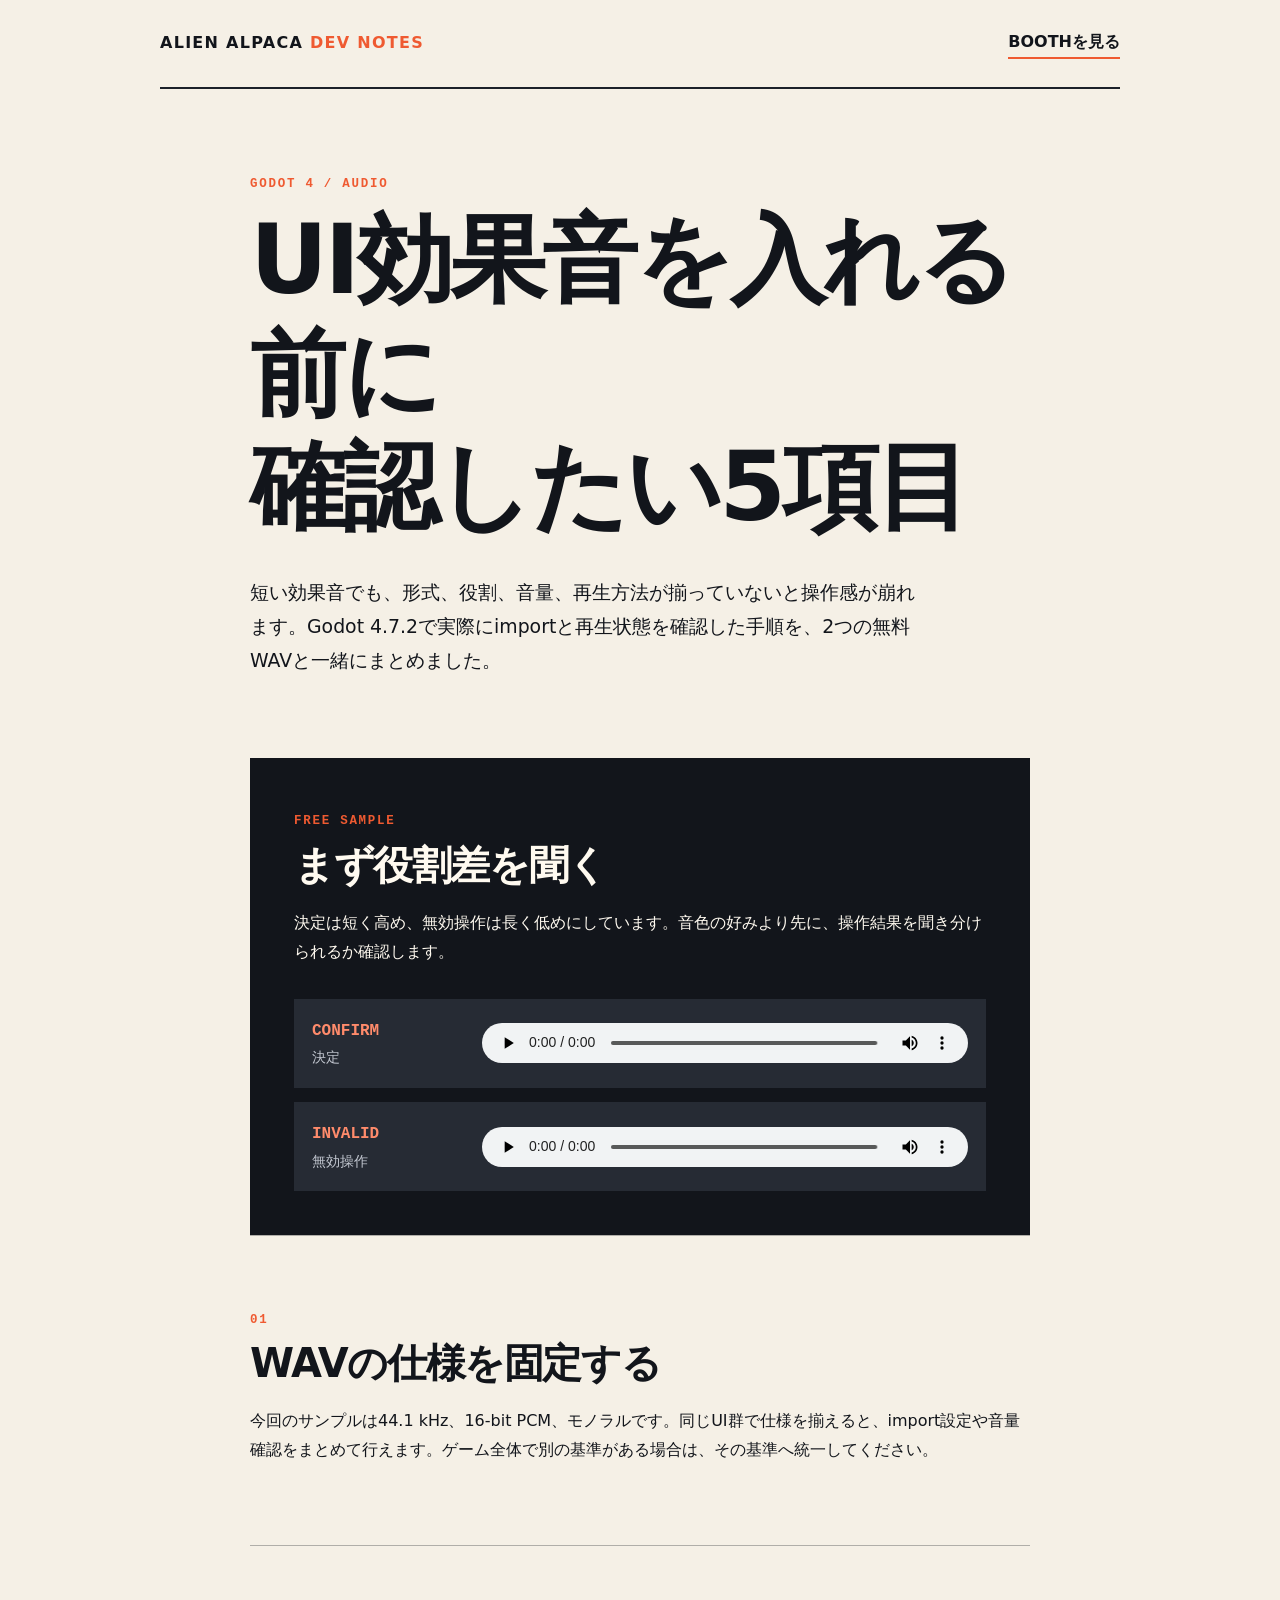
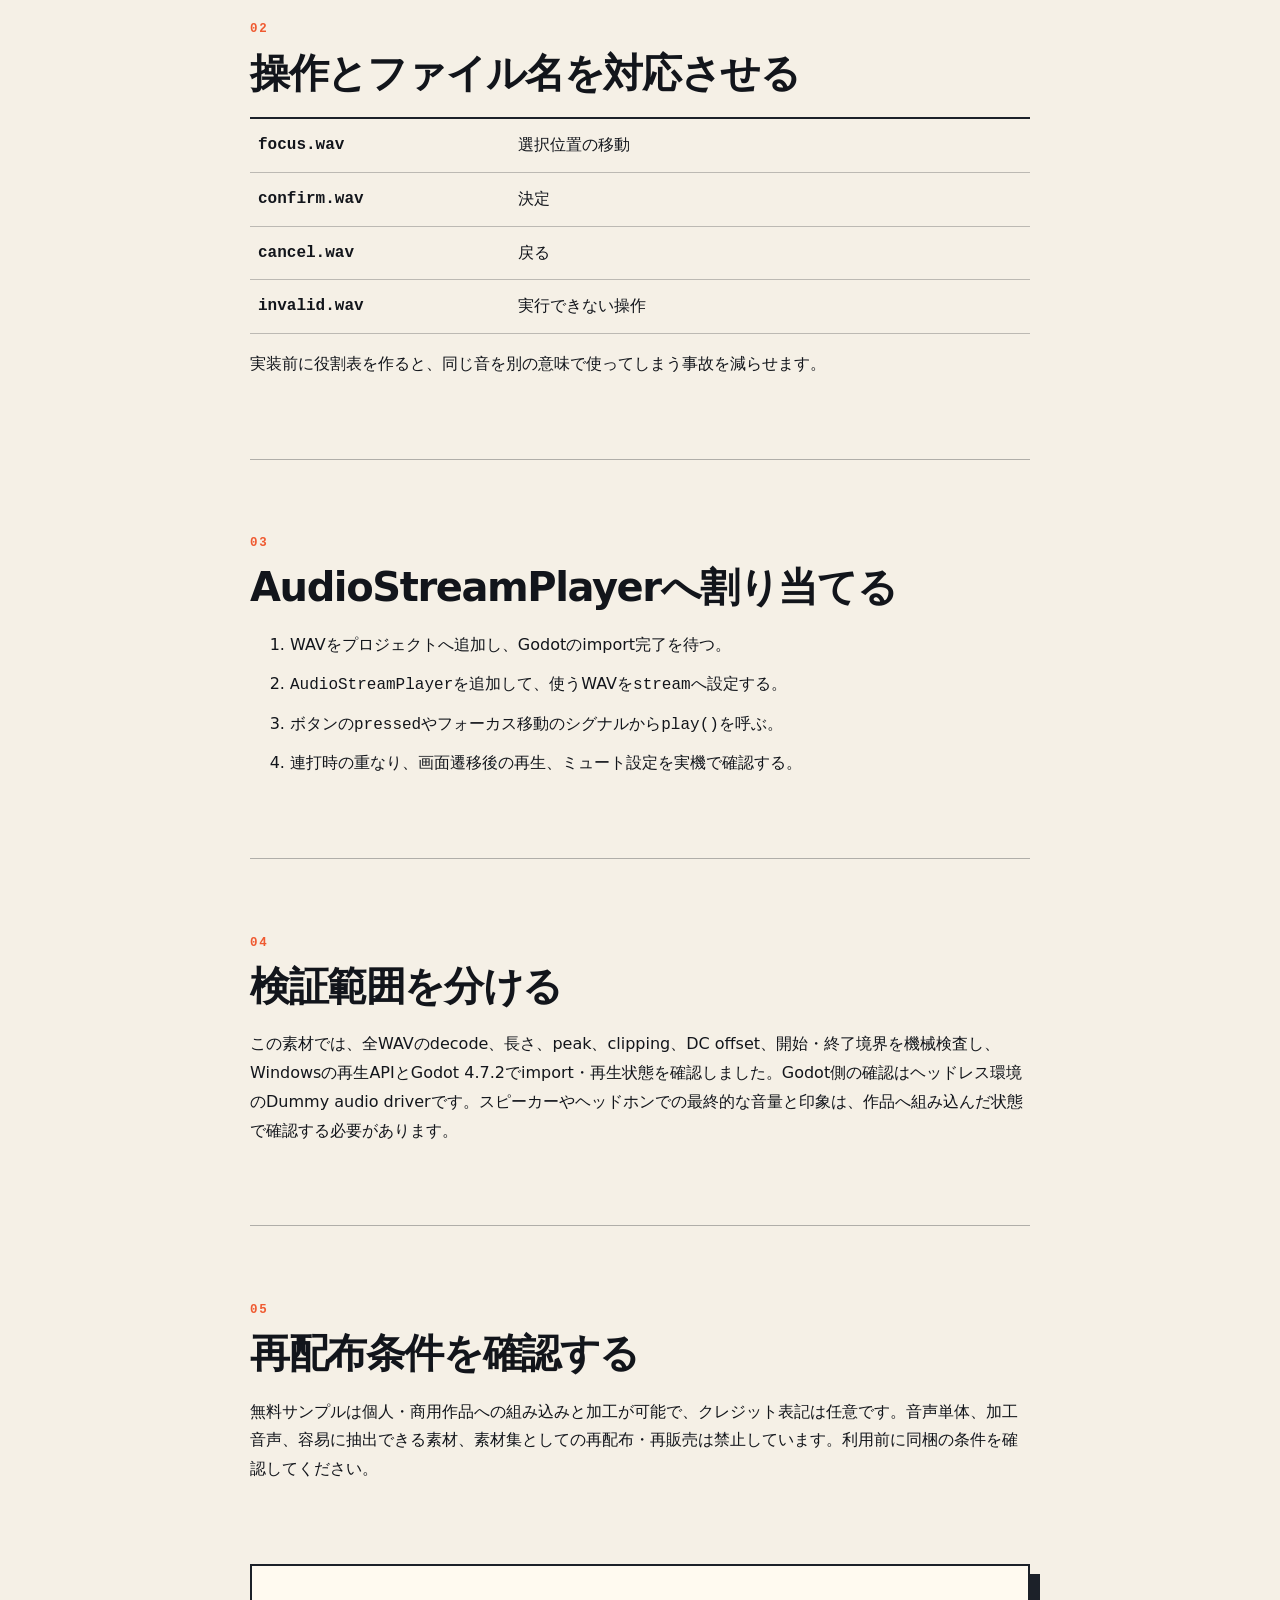
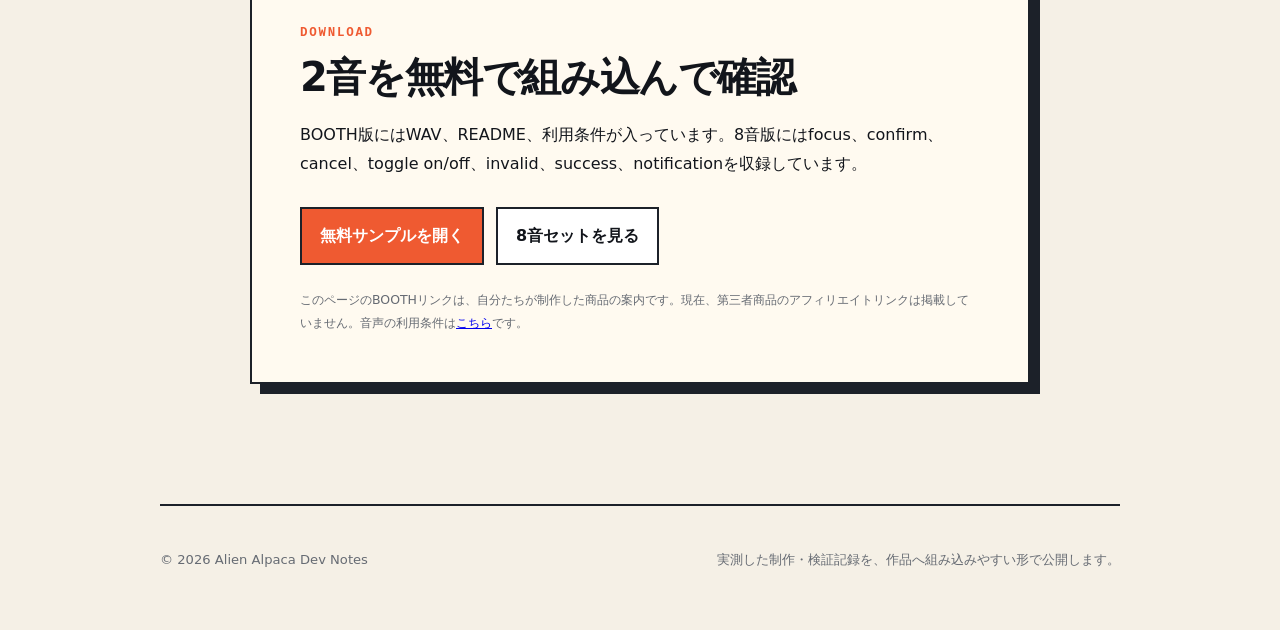
==== index.html @ 271cba54 "Publish Godot UI audio guide" ====
<!doctype html>
<html lang="ja">
<head>
  <meta charset="utf-8">
  <meta name="viewport" content="width=device-width,initial-scale=1">
  <title>Godot 4でUI効果音を組み込むチェックリスト | Alien Alpaca Dev Notes</title>
  <meta name="description" content="Godot 4へ短いUI効果音を入れるときのファイル仕様、役割分け、import・再生確認を、実際の無料WAVサンプル付きで整理します。">
  <link rel="icon" href="favicon.svg" type="image/svg+xml">
  <link rel="stylesheet" href="styles.css">
</head>
<body>
  <header class="site-header">
    <a class="brand" href="./">ALIEN ALPACA <span>DEV NOTES</span></a>
    <a class="shop-link" href="https://alienalpaca.booth.pm/" rel="external">BOOTHを見る</a>
  </header>

  <main>
    <article>
      <p class="eyebrow">GODOT 4 / AUDIO</p>
      <h1>UI効果音を入れる前に<br>確認したい5項目</h1>
      <p class="lead">短い効果音でも、形式、役割、音量、再生方法が揃っていないと操作感が崩れます。Godot 4.7.2で実際にimportと再生状態を確認した手順を、2つの無料WAVと一緒にまとめました。</p>

      <section class="sample-panel" aria-labelledby="sample-title">
        <div>
          <p class="section-number">FREE SAMPLE</p>
          <h2 id="sample-title">まず役割差を聞く</h2>
          <p>決定は短く高め、無効操作は長く低めにしています。音色の好みより先に、操作結果を聞き分けられるか確認します。</p>
        </div>
        <div class="sounds">
          <div class="sound">
            <div><strong>CONFIRM</strong><span>決定</span></div>
            <audio controls preload="metadata" src="assets/confirm.wav">音声を再生できません。</audio>
          </div>
          <div class="sound">
            <div><strong>INVALID</strong><span>無効操作</span></div>
            <audio controls preload="metadata" src="assets/invalid.wav">音声を再生できません。</audio>
          </div>
        </div>
      </section>

      <section>
        <p class="section-number">01</p>
        <h2>WAVの仕様を固定する</h2>
        <p>今回のサンプルは44.1 kHz、16-bit PCM、モノラルです。同じUI群で仕様を揃えると、import設定や音量確認をまとめて行えます。ゲーム全体で別の基準がある場合は、その基準へ統一してください。</p>
      </section>

      <section>
        <p class="section-number">02</p>
        <h2>操作とファイル名を対応させる</h2>
        <div class="mapping">
          <code>focus.wav</code><span>選択位置の移動</span>
          <code>confirm.wav</code><span>決定</span>
          <code>cancel.wav</code><span>戻る</span>
          <code>invalid.wav</code><span>実行できない操作</span>
        </div>
        <p>実装前に役割表を作ると、同じ音を別の意味で使ってしまう事故を減らせます。</p>
      </section>

      <section>
        <p class="section-number">03</p>
        <h2>AudioStreamPlayerへ割り当てる</h2>
        <ol>
          <li>WAVをプロジェクトへ追加し、Godotのimport完了を待つ。</li>
          <li><code>AudioStreamPlayer</code>を追加して、使うWAVを<code>stream</code>へ設定する。</li>
          <li>ボタンの<code>pressed</code>やフォーカス移動のシグナルから<code>play()</code>を呼ぶ。</li>
          <li>連打時の重なり、画面遷移後の再生、ミュート設定を実機で確認する。</li>
        </ol>
      </section>

      <section>
        <p class="section-number">04</p>
        <h2>検証範囲を分ける</h2>
        <p>この素材では、全WAVのdecode、長さ、peak、clipping、DC offset、開始・終了境界を機械検査し、Windowsの再生APIとGodot 4.7.2でimport・再生状態を確認しました。Godot側の確認はヘッドレス環境のDummy audio driverです。スピーカーやヘッドホンでの最終的な音量と印象は、作品へ組み込んだ状態で確認する必要があります。</p>
      </section>

      <section>
        <p class="section-number">05</p>
        <h2>再配布条件を確認する</h2>
        <p>無料サンプルは個人・商用作品への組み込みと加工が可能で、クレジット表記は任意です。音声単体、加工音声、容易に抽出できる素材、素材集としての再配布・再販売は禁止しています。利用前に同梱の条件を確認してください。</p>
      </section>

      <section class="cta">
        <p class="section-number">DOWNLOAD</p>
        <h2>2音を無料で組み込んで確認</h2>
        <p>BOOTH版にはWAV、README、利用条件が入っています。8音版にはfocus、confirm、cancel、toggle on/off、invalid、success、notificationを収録しています。</p>
        <div class="actions">
          <a class="button primary" href="https://alienalpaca.booth.pm/items/8832656" rel="external">無料サンプルを開く</a>
          <a class="button secondary" href="https://alienalpaca.booth.pm/items/8832372" rel="external">8音セットを見る</a>
        </div>
        <p class="disclosure">このページのBOOTHリンクは、自分たちが制作した商品の案内です。現在、第三者商品のアフィリエイトリンクは掲載していません。音声の利用条件は<a href="SAMPLE-TERMS.txt">こちら</a>です。</p>
      </section>
    </article>
  </main>

  <footer>
    <p>© 2026 Alien Alpaca Dev Notes</p>
    <p>実測した制作・検証記録を、作品へ組み込みやすい形で公開します。</p>
  </footer>
</body>
</html>
---- styles.css ----
:root {
  --ink: #12151b;
  --paper: #f5f0e6;
  --panel: #fffaf0;
  --signal: #ef5a31;
  --muted: #666b73;
  --line: #1c2129;
}

* { box-sizing: border-box; }

body {
  margin: 0;
  color: var(--ink);
  background: var(--paper);
  font-family: "Yu Gothic", "Hiragino Kaku Gothic ProN", system-ui, sans-serif;
  line-height: 1.8;
}

.site-header,
main,
footer {
  width: min(960px, calc(100% - 40px));
  margin-inline: auto;
}

.site-header {
  display: flex;
  justify-content: space-between;
  align-items: center;
  padding: 28px 0;
  border-bottom: 2px solid var(--line);
}

.brand,
.shop-link { color: inherit; text-decoration: none; font-weight: 800; }
.brand { letter-spacing: .08em; }
.brand span { color: var(--signal); }
.shop-link { border-bottom: 2px solid var(--signal); }

article { max-width: 780px; margin: 88px auto 120px; }

h1,
h2 { margin: 0 0 20px; line-height: 1.18; letter-spacing: -.035em; }
h1 { font-size: clamp(2.8rem, 9vw, 6rem); }
h2 { font-size: clamp(1.7rem, 4vw, 2.5rem); }

.eyebrow,
.section-number {
  color: var(--signal);
  font: 800 .78rem/1.2 ui-monospace, SFMono-Regular, Consolas, monospace;
  letter-spacing: .14em;
}

.lead { max-width: 680px; margin: 32px 0 0; font-size: 1.18rem; }

section { padding: 64px 0; border-top: 1px solid rgba(18, 21, 27, .3); }
.sample-panel { margin-top: 80px; padding: 44px; background: var(--ink); color: var(--panel); border: 0; }
.sounds { display: grid; gap: 14px; margin-top: 32px; }
.sound { display: grid; grid-template-columns: 150px 1fr; gap: 20px; align-items: center; padding: 18px; background: #262b34; }
.sound strong, .sound span { display: block; }
.sound strong { color: #ff8b6b; font-family: ui-monospace, SFMono-Regular, Consolas, monospace; }
.sound span { color: #c3c8d1; font-size: .85rem; }
audio { width: 100%; height: 40px; }

.mapping { display: grid; grid-template-columns: minmax(130px, .5fr) 1fr; border-top: 2px solid var(--line); }
.mapping code, .mapping span { padding: 12px 8px; border-bottom: 1px solid rgba(18, 21, 27, .25); }
.mapping code { font-weight: 700; }

li + li { margin-top: 10px; }
code { font-family: ui-monospace, SFMono-Regular, Consolas, monospace; }

.cta { padding: 48px; background: var(--panel); border: 2px solid var(--line); box-shadow: 10px 10px 0 var(--line); }
.actions { display: flex; flex-wrap: wrap; gap: 12px; margin-top: 28px; }
.button { display: inline-block; padding: 13px 18px; border: 2px solid var(--line); color: var(--ink); text-decoration: none; font-weight: 800; }
.button.primary { background: var(--signal); color: white; }
.button.secondary { background: white; }
.disclosure { margin: 24px 0 0; color: var(--muted); font-size: .78rem; }

footer { display: flex; justify-content: space-between; gap: 24px; padding: 28px 0 48px; border-top: 2px solid var(--line); color: var(--muted); font-size: .82rem; }

@media (max-width: 620px) {
  .site-header { align-items: flex-start; gap: 18px; }
  .brand span { display: block; }
  article { margin-top: 52px; }
  .sample-panel, .cta { padding: 28px 22px; }
  .sound { grid-template-columns: 1fr; }
  footer { display: block; }
}
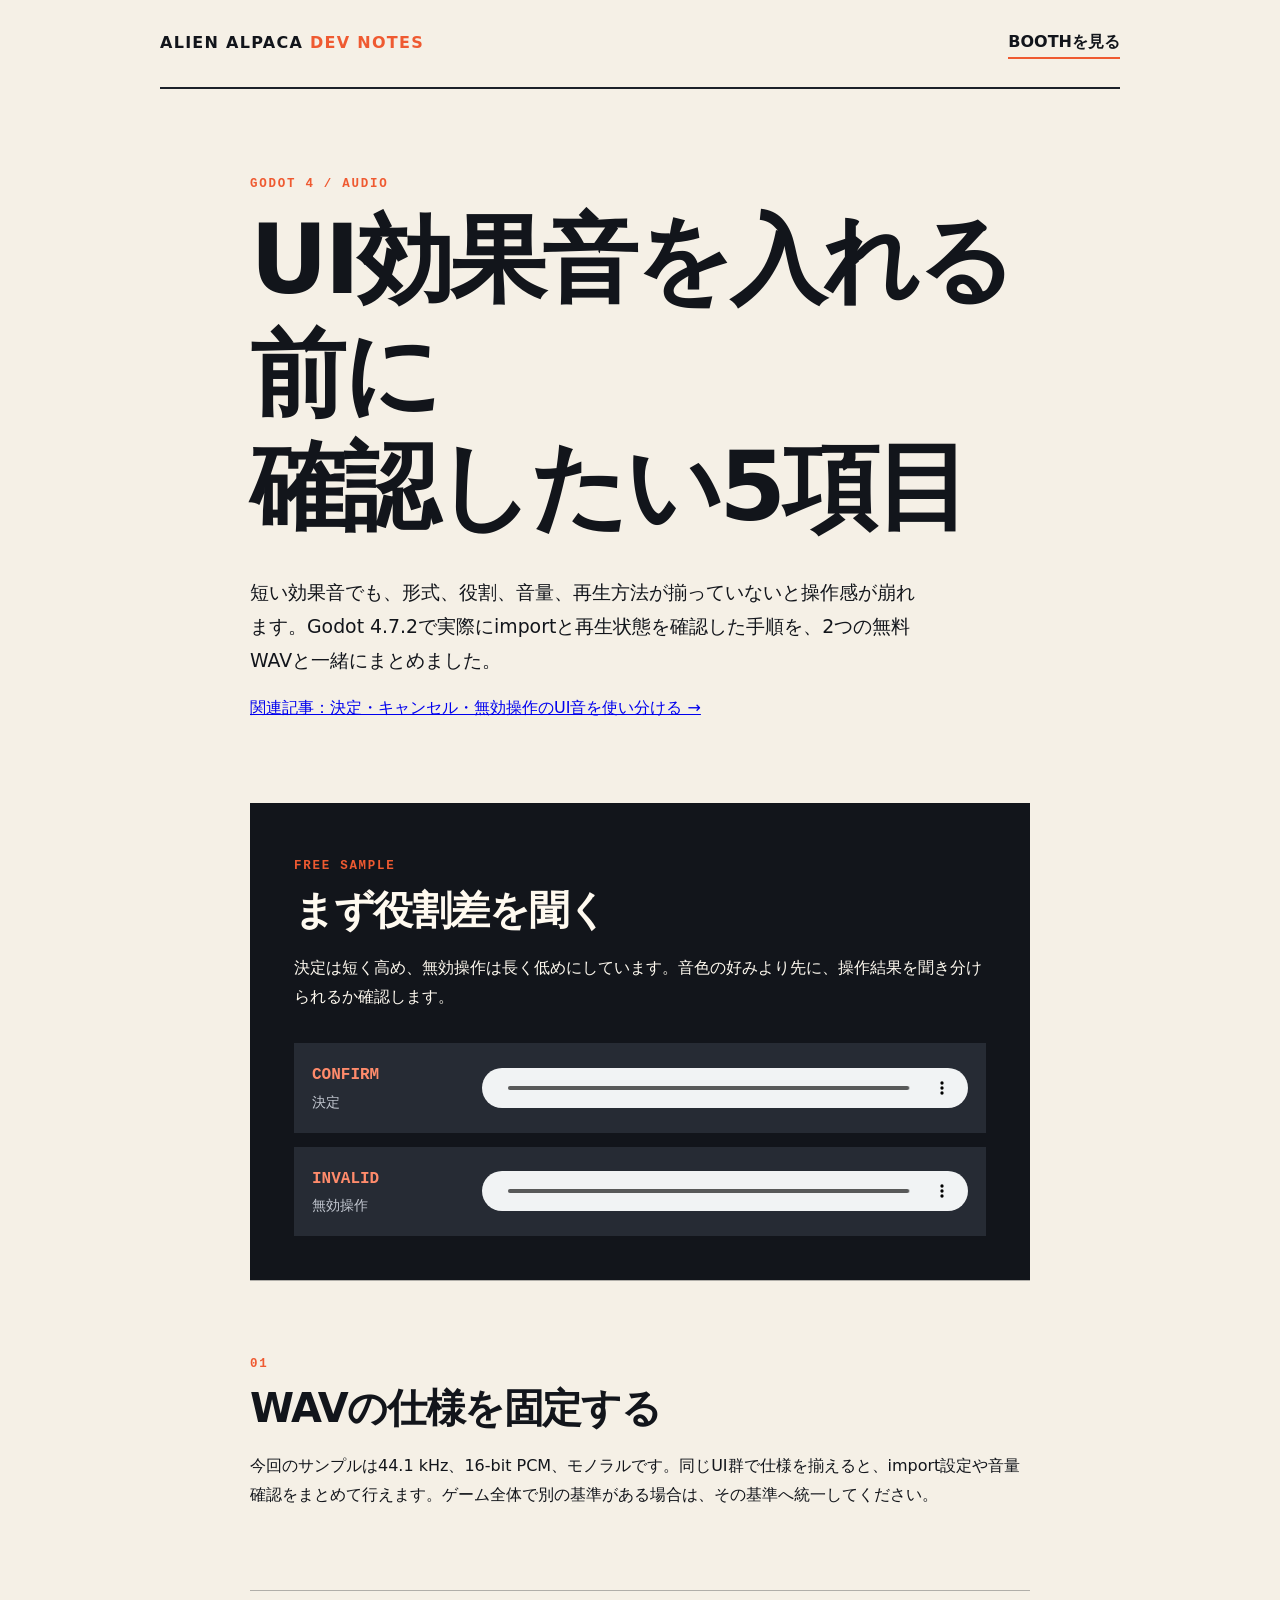
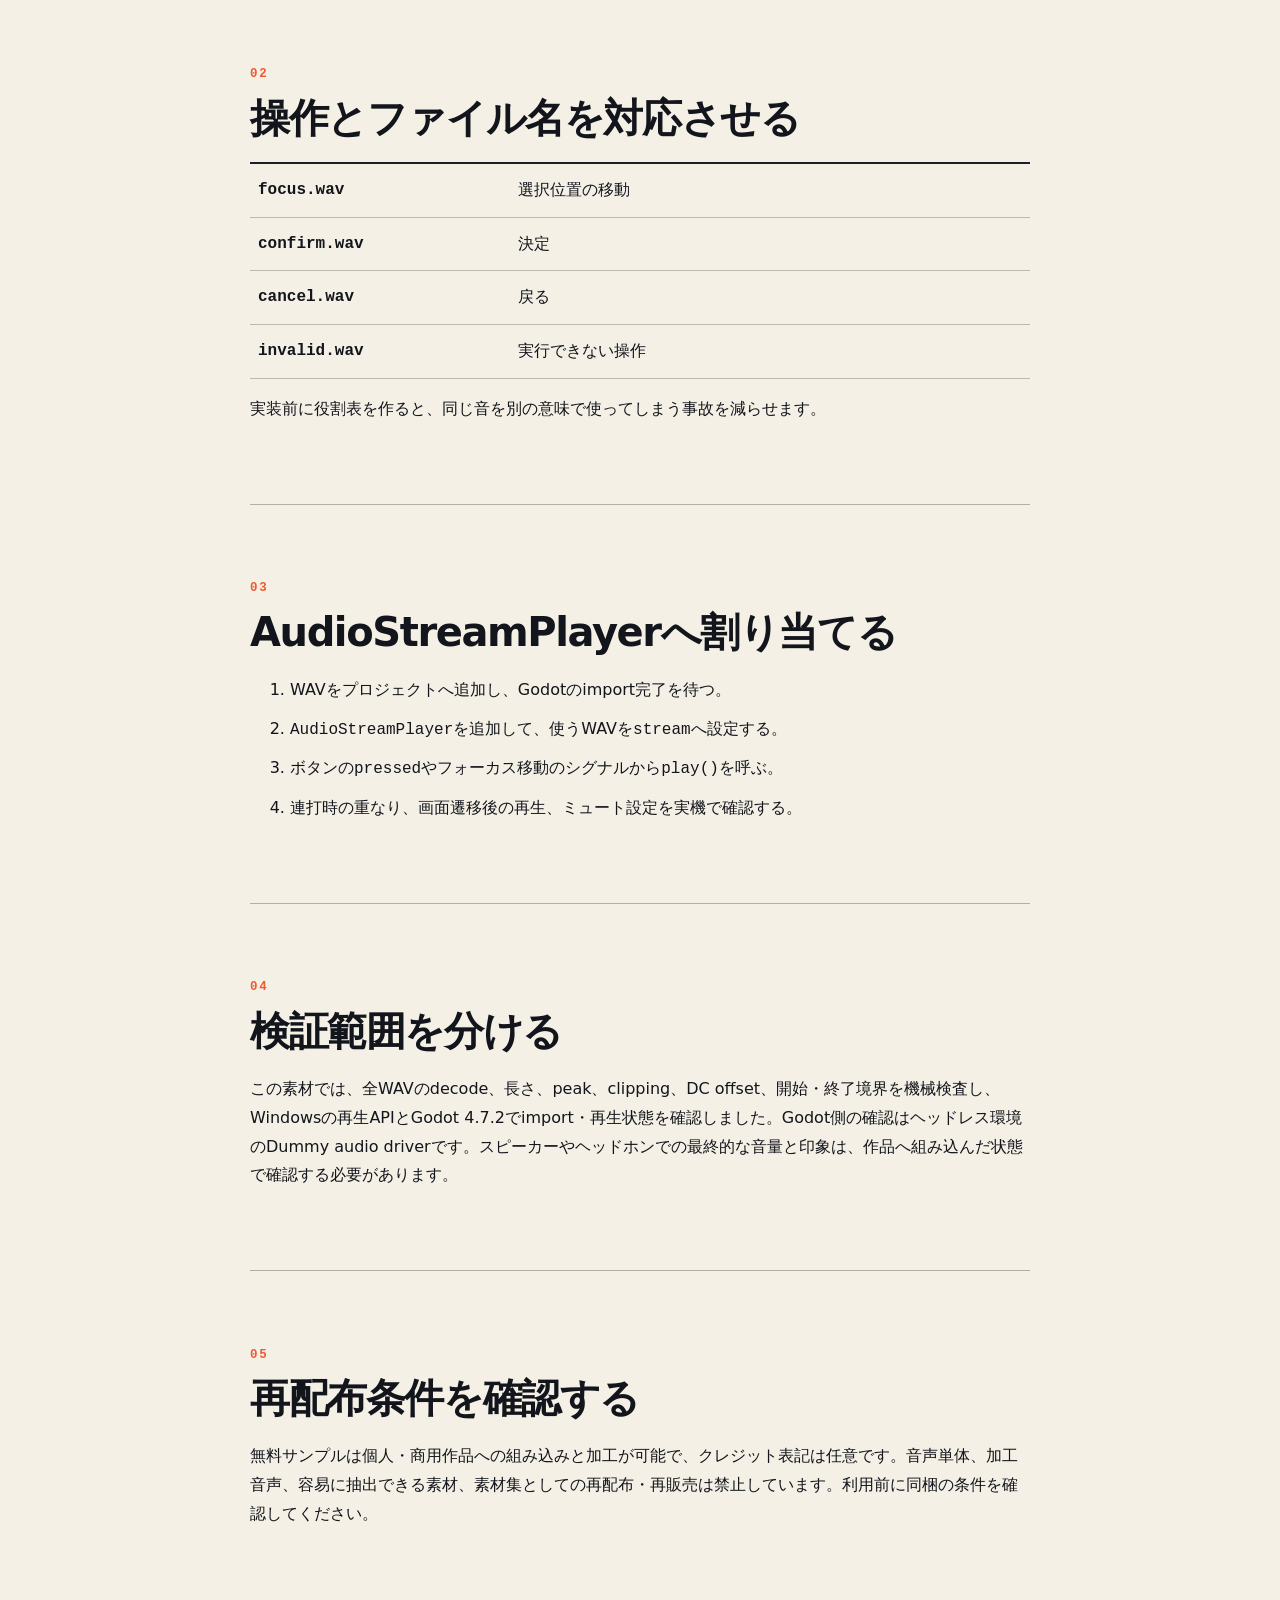
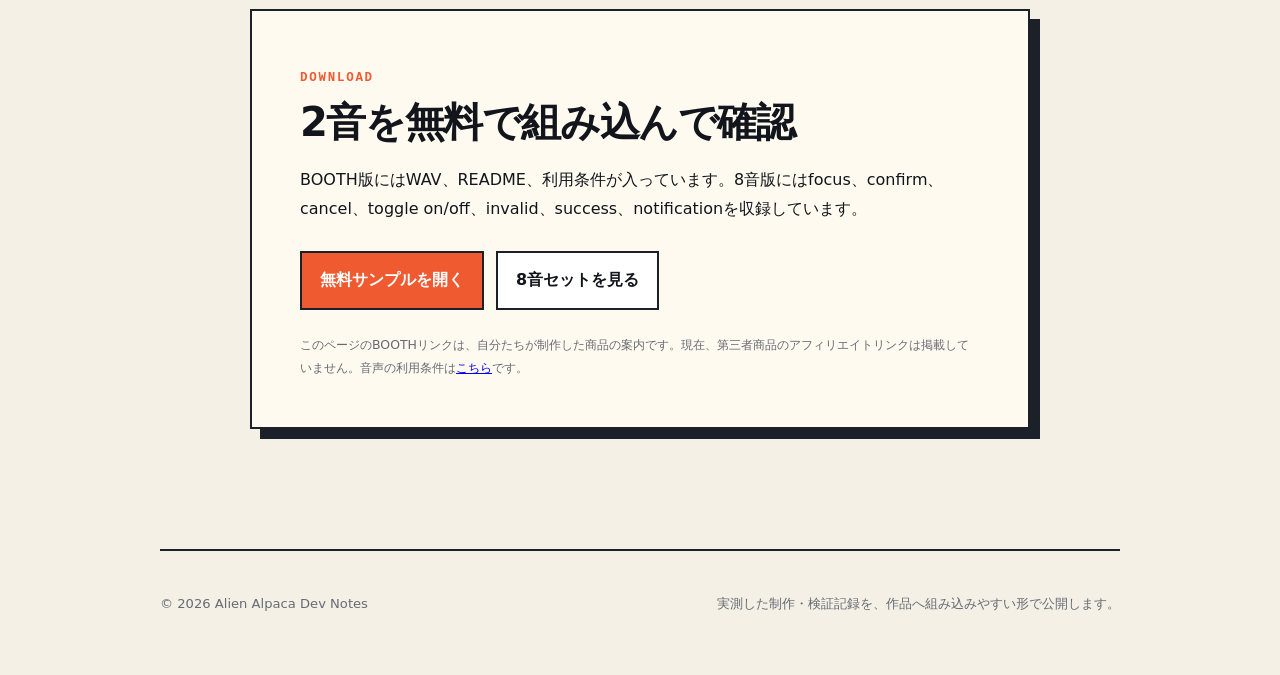
==== commit cc3b7436: "Publish UI sound roles article with free audition funnel" ====
--- a/index.html
+++ b/index.html
@@ -5,6 +5,11 @@
   <meta name="viewport" content="width=device-width,initial-scale=1">
   <title>Godot 4でUI効果音を組み込むチェックリスト | Alien Alpaca Dev Notes</title>
   <meta name="description" content="Godot 4へ短いUI効果音を入れるときのファイル仕様、役割分け、import・再生確認を、実際の無料WAVサンプル付きで整理します。">
+  <link rel="canonical" href="https://alofpaca.github.io/alien-alpaca-dev-notes/">
+  <meta property="og:type" content="article">
+  <meta property="og:title" content="Godot 4でUI効果音を組み込むチェックリスト">
+  <meta property="og:description" content="実際の無料WAVサンプル付きで、UI音の仕様、役割分け、import・再生確認を整理します。">
+  <meta property="og:url" content="https://alofpaca.github.io/alien-alpaca-dev-notes/">
   <link rel="icon" href="favicon.svg" type="image/svg+xml">
   <link rel="stylesheet" href="styles.css">
 </head>
@@ -20,6 +25,7 @@
       <h1>UI効果音を入れる前に<br>確認したい5項目</h1>
       <p class="lead">短い効果音でも、形式、役割、音量、再生方法が揃っていないと操作感が崩れます。Godot 4.7.2で実際にimportと再生状態を確認した手順を、2つの無料WAVと一緒にまとめました。</p>
 
+      <p><a href="ui-sound-roles.html">関連記事：決定・キャンセル・無効操作のUI音を使い分ける →</a></p>
       <section class="sample-panel" aria-labelledby="sample-title">
         <div>
           <p class="section-number">FREE SAMPLE</p>
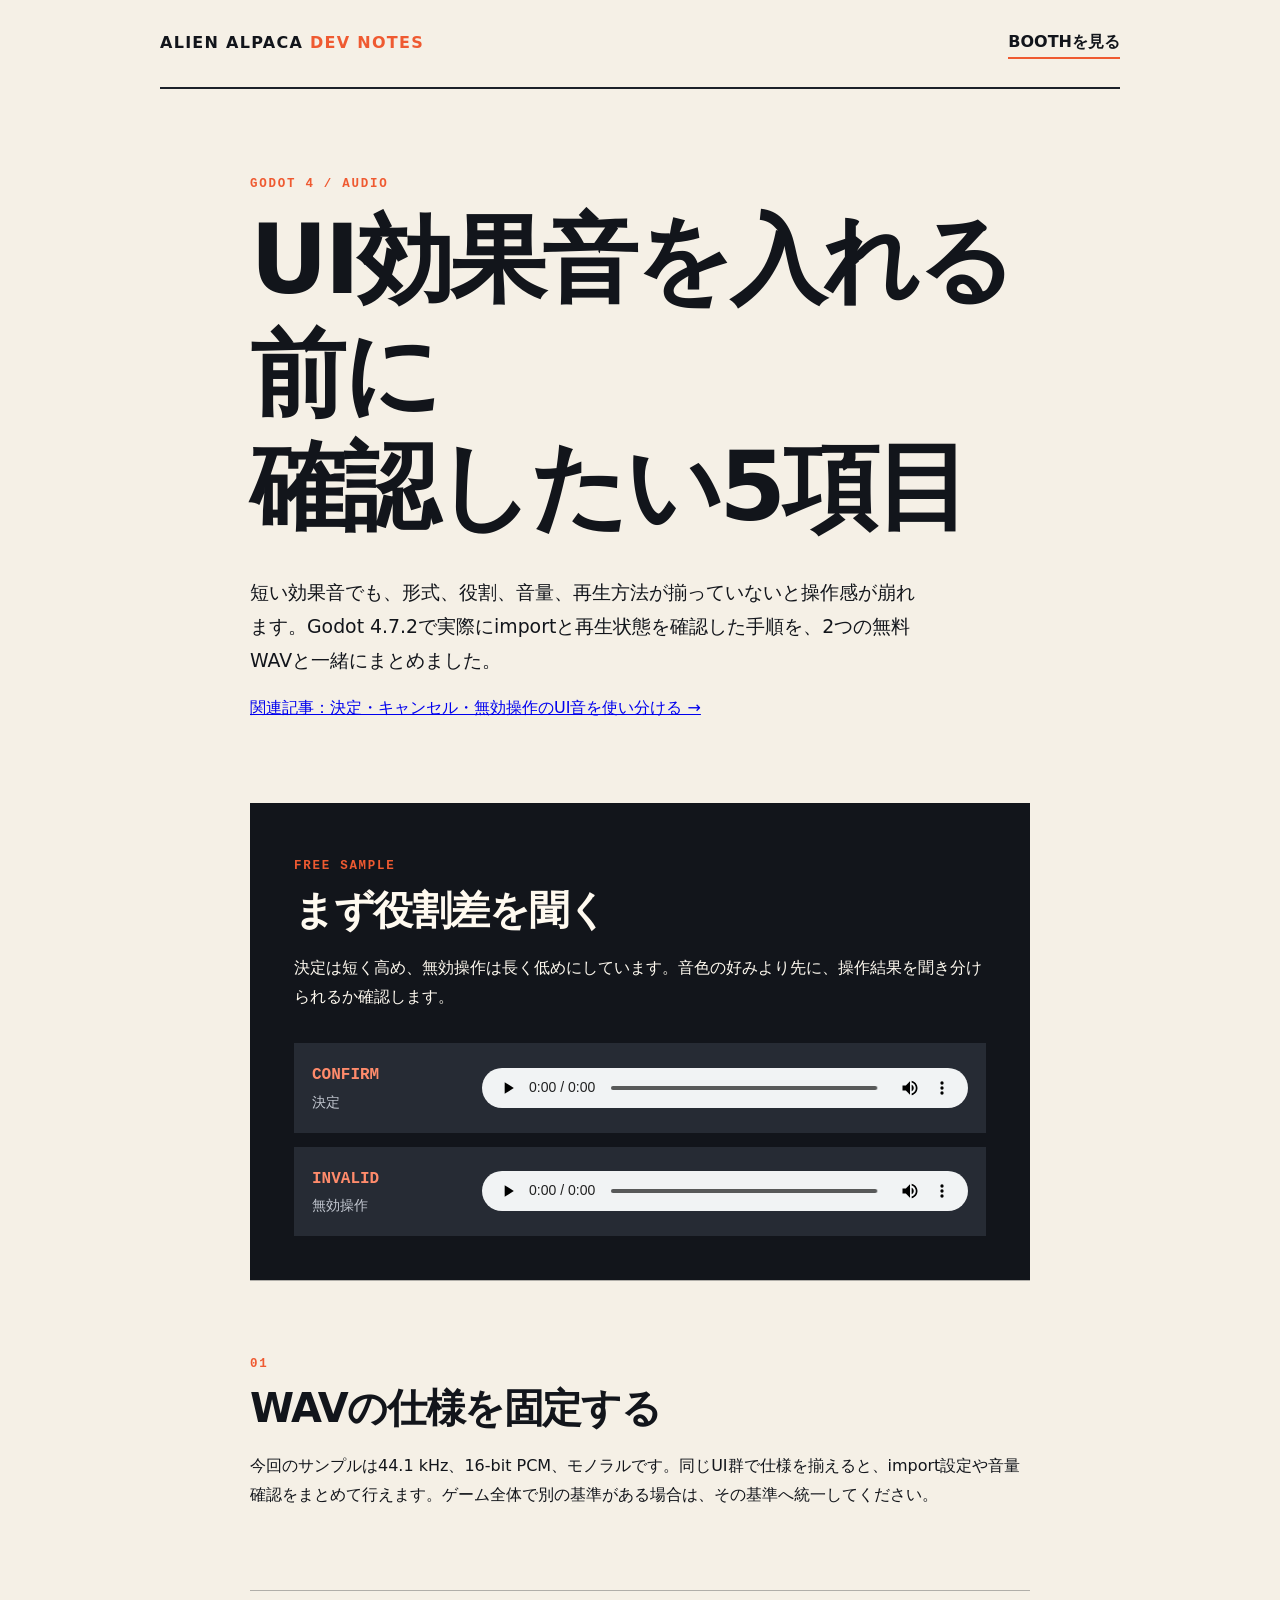
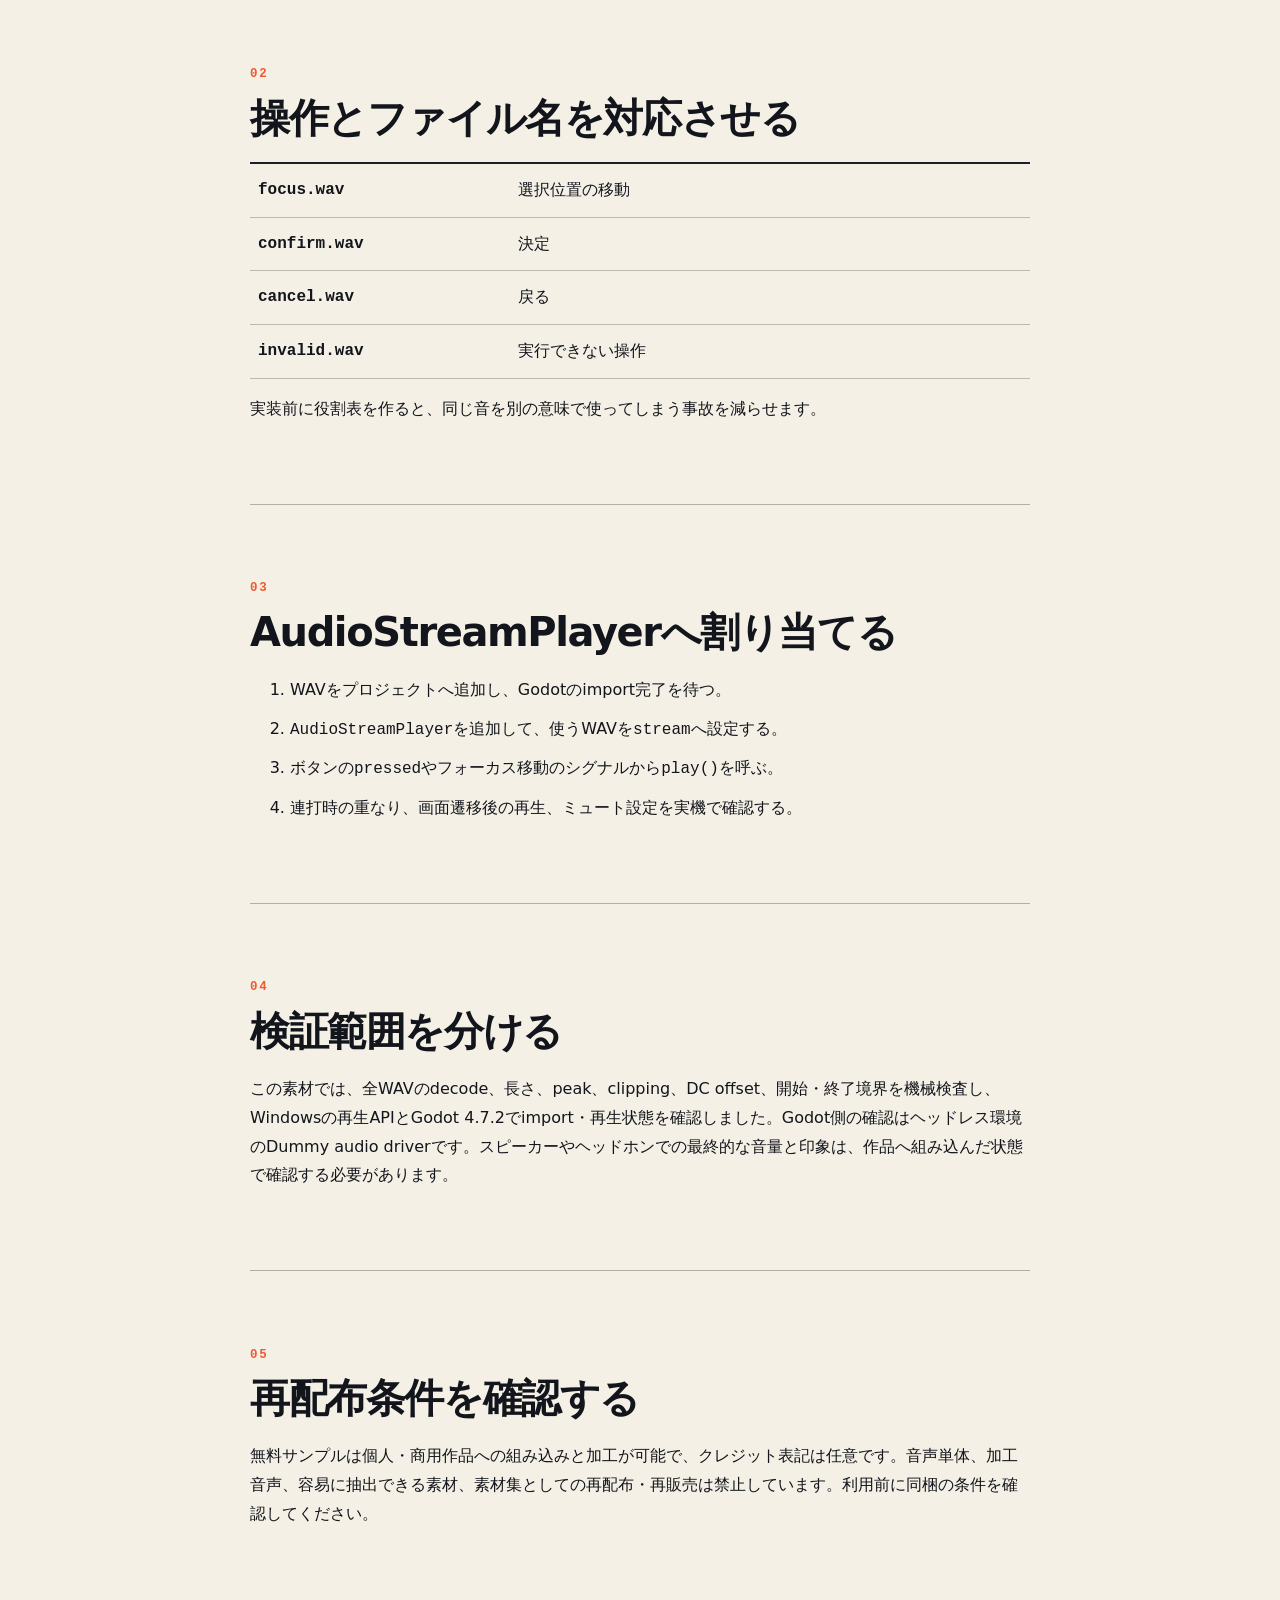
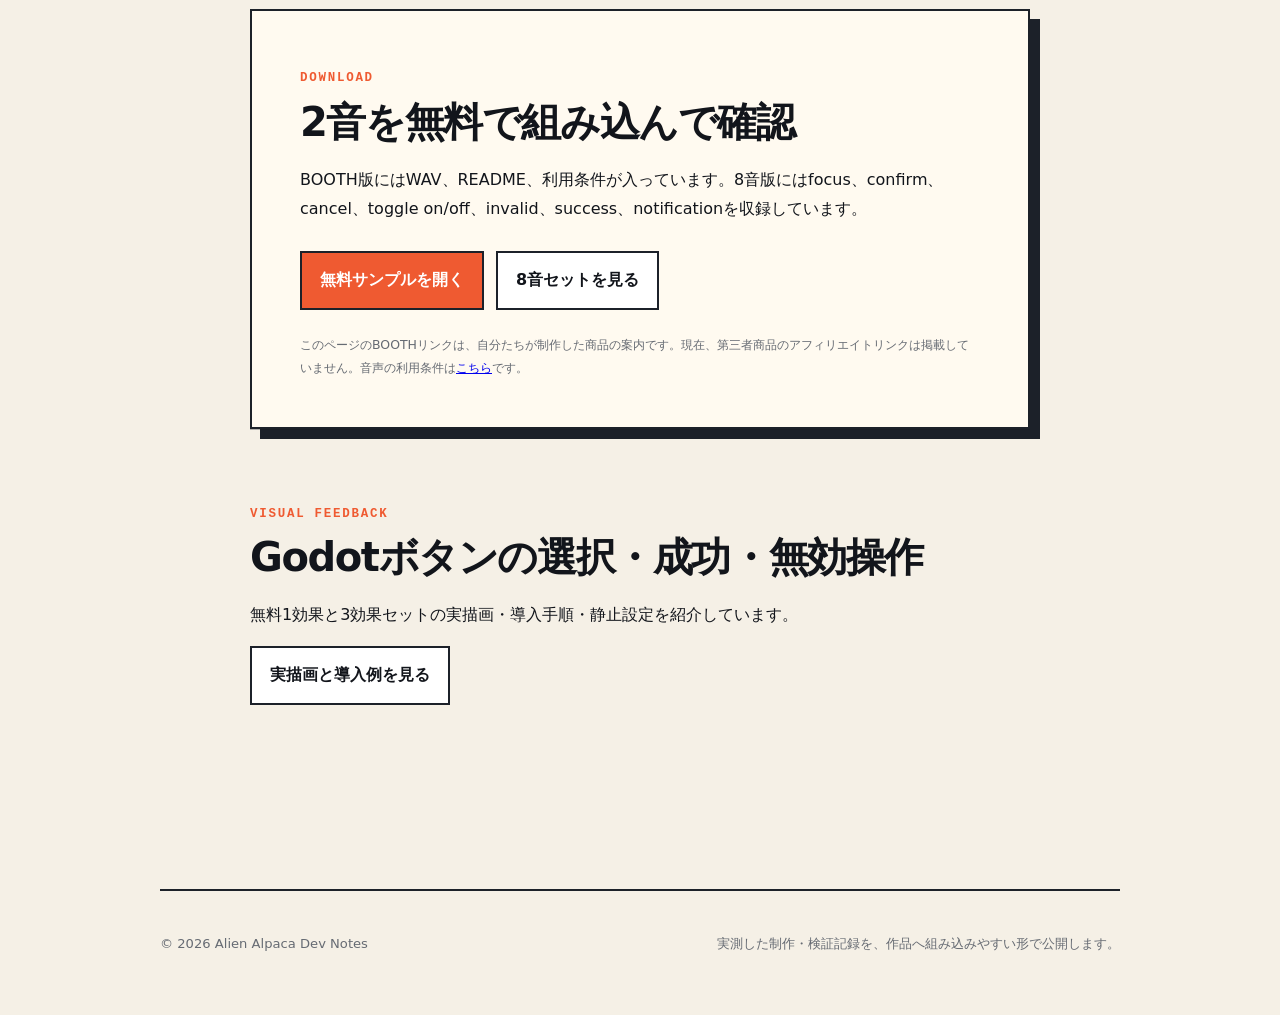
==== commit dc4a2fcc: "Publish Godot button feedback guide and free paid paths" ====
--- a/index.html
+++ b/index.html
@@ -95,7 +95,7 @@
         </div>
         <p class="disclosure">このページのBOOTHリンクは、自分たちが制作した商品の案内です。現在、第三者商品のアフィリエイトリンクは掲載していません。音声の利用条件は<a href="SAMPLE-TERMS.txt">こちら</a>です。</p>
       </section>
-    </article>
+    <section><p class="section-number">VISUAL FEEDBACK</p><h2>Godotボタンの選択・成功・無効操作</h2><p>無料1効果と3効果セットの実描画・導入手順・静止設定を紹介しています。</p><a class="button secondary" href="godot-button-feedback.html">実描画と導入例を見る</a></section></article>
   </main>
 
   <footer>
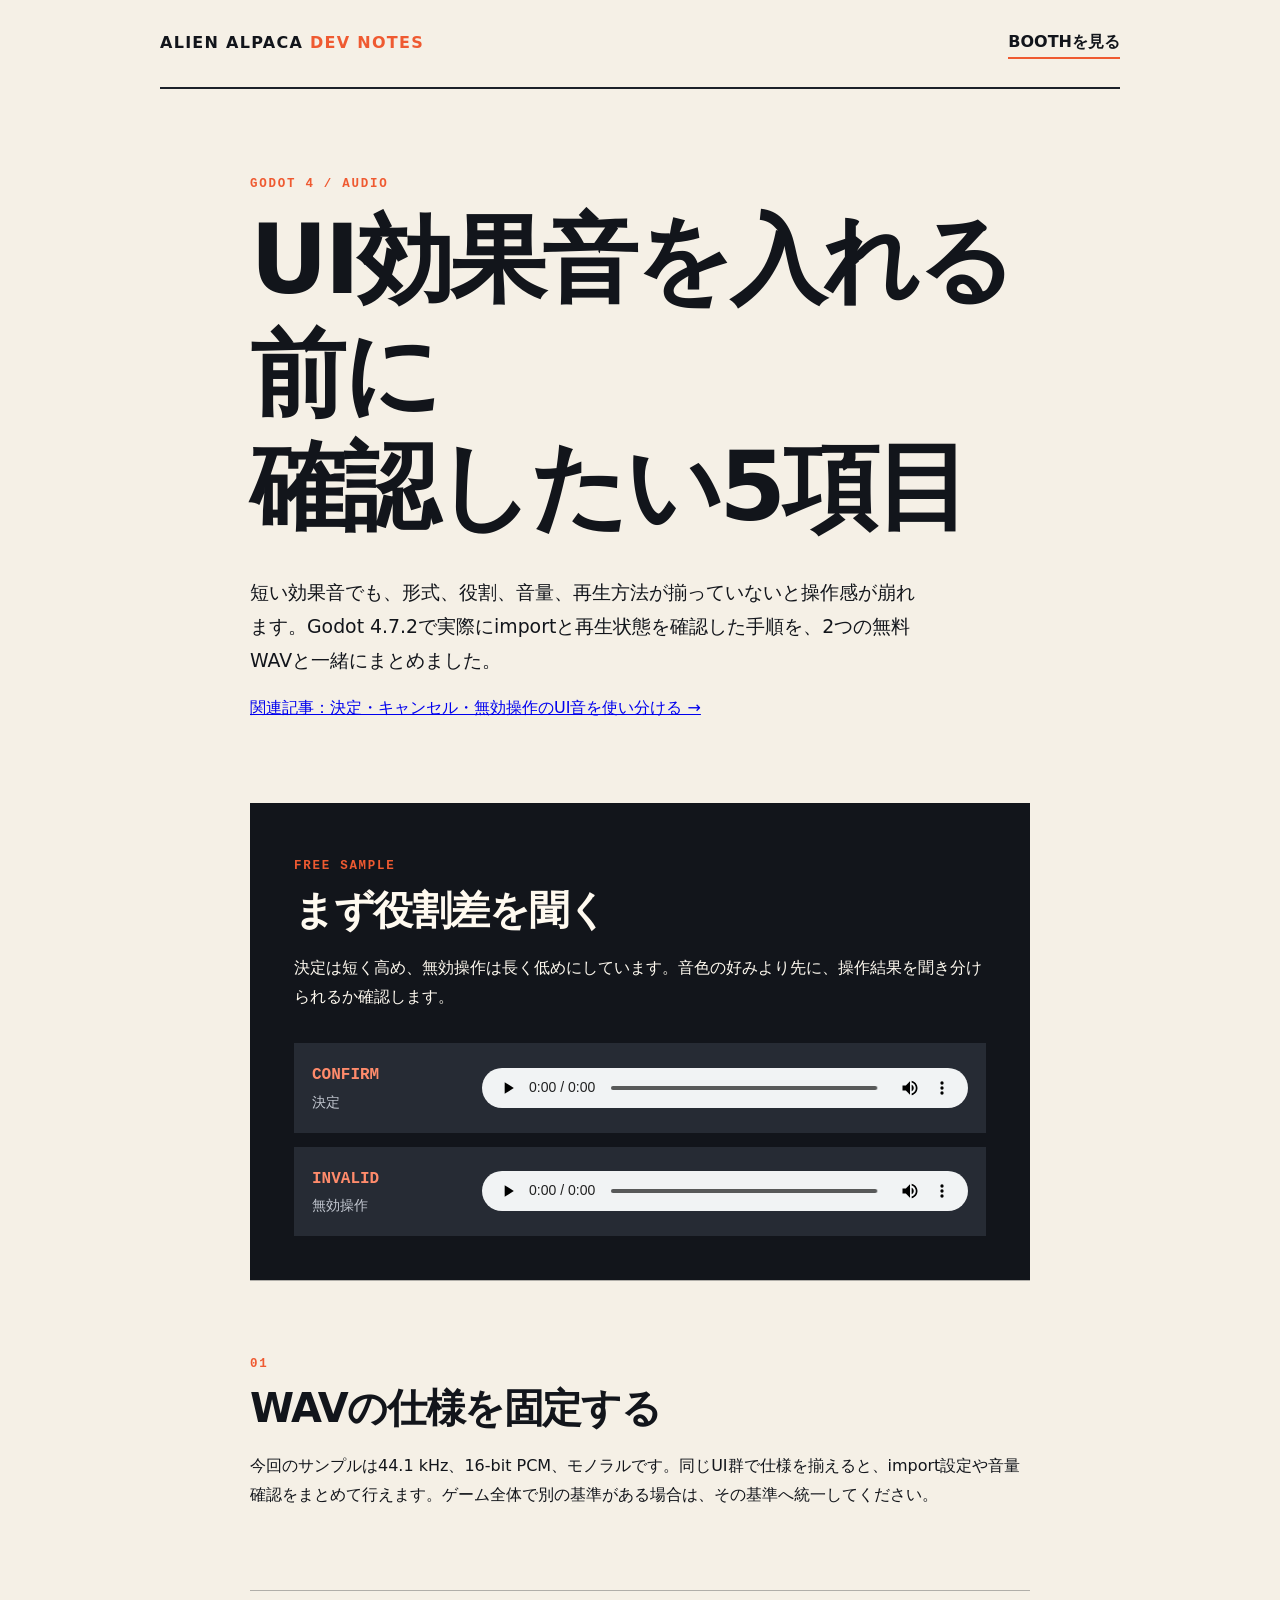
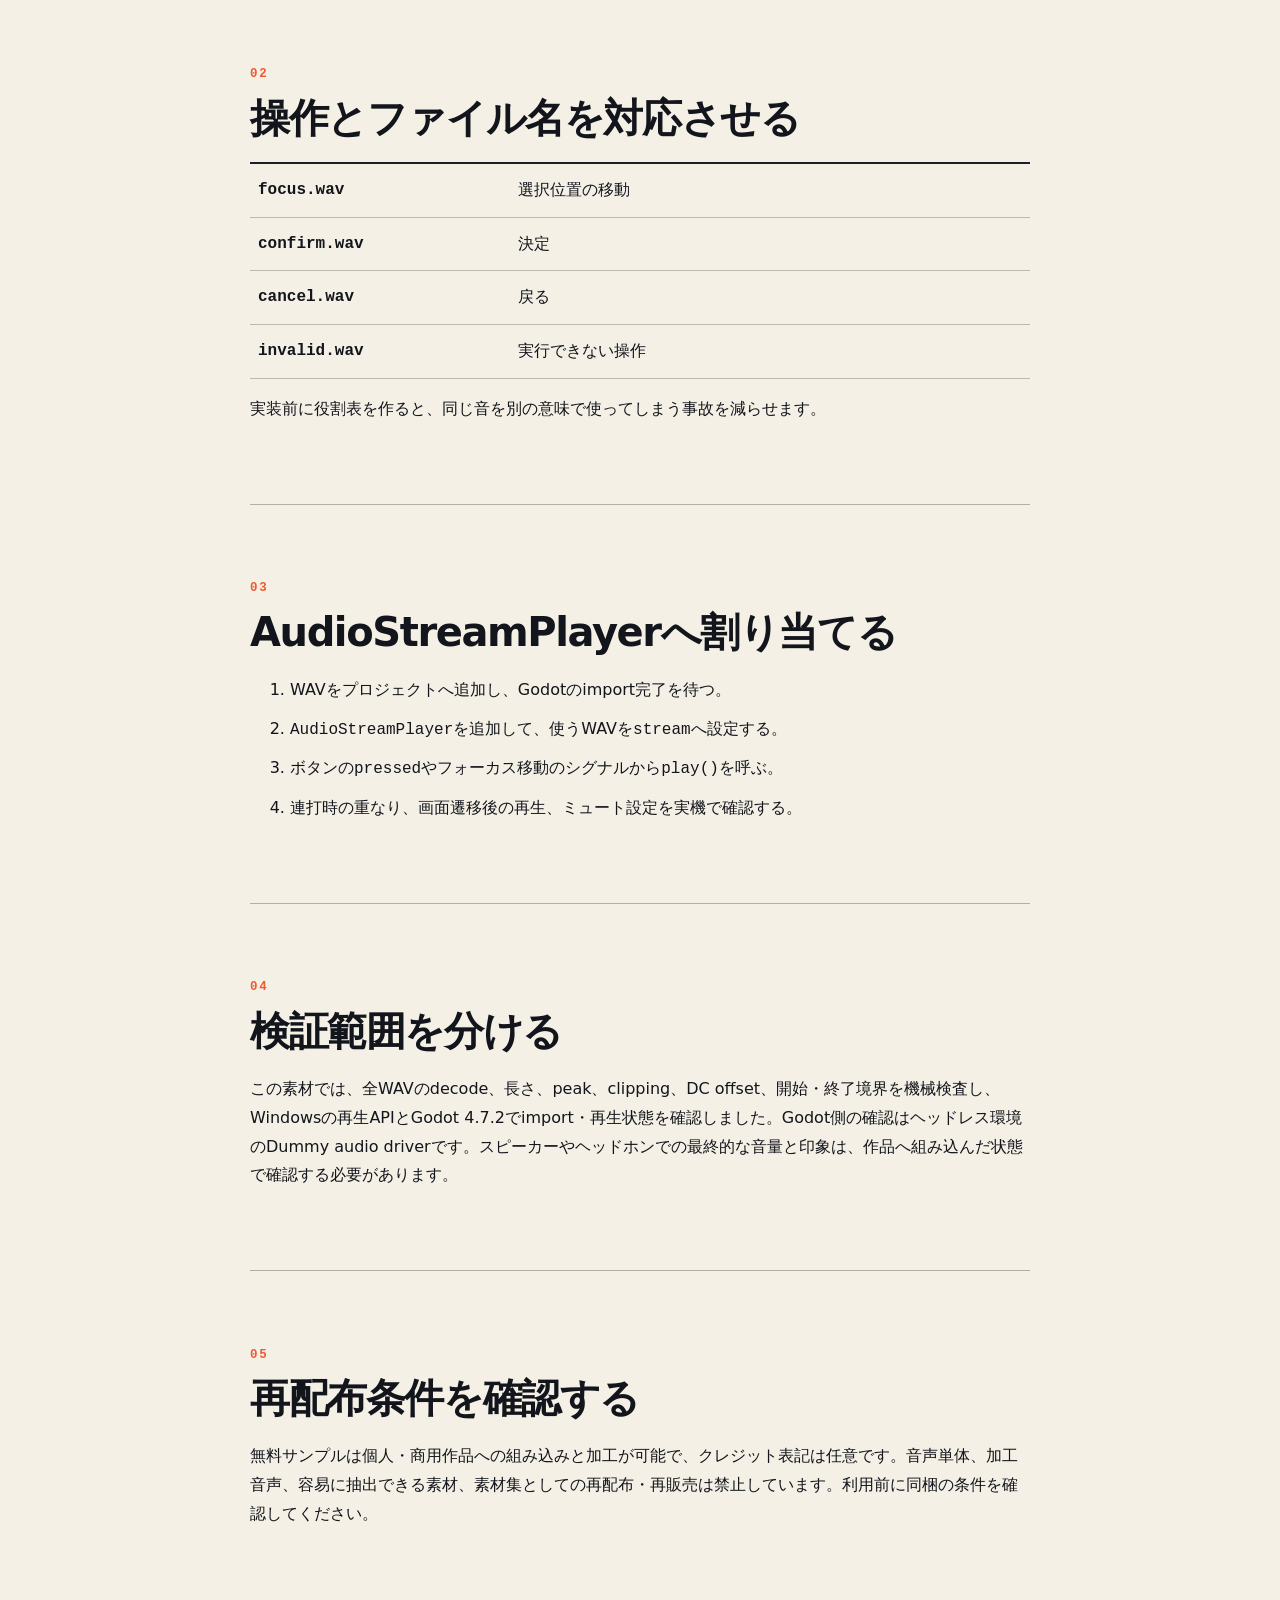
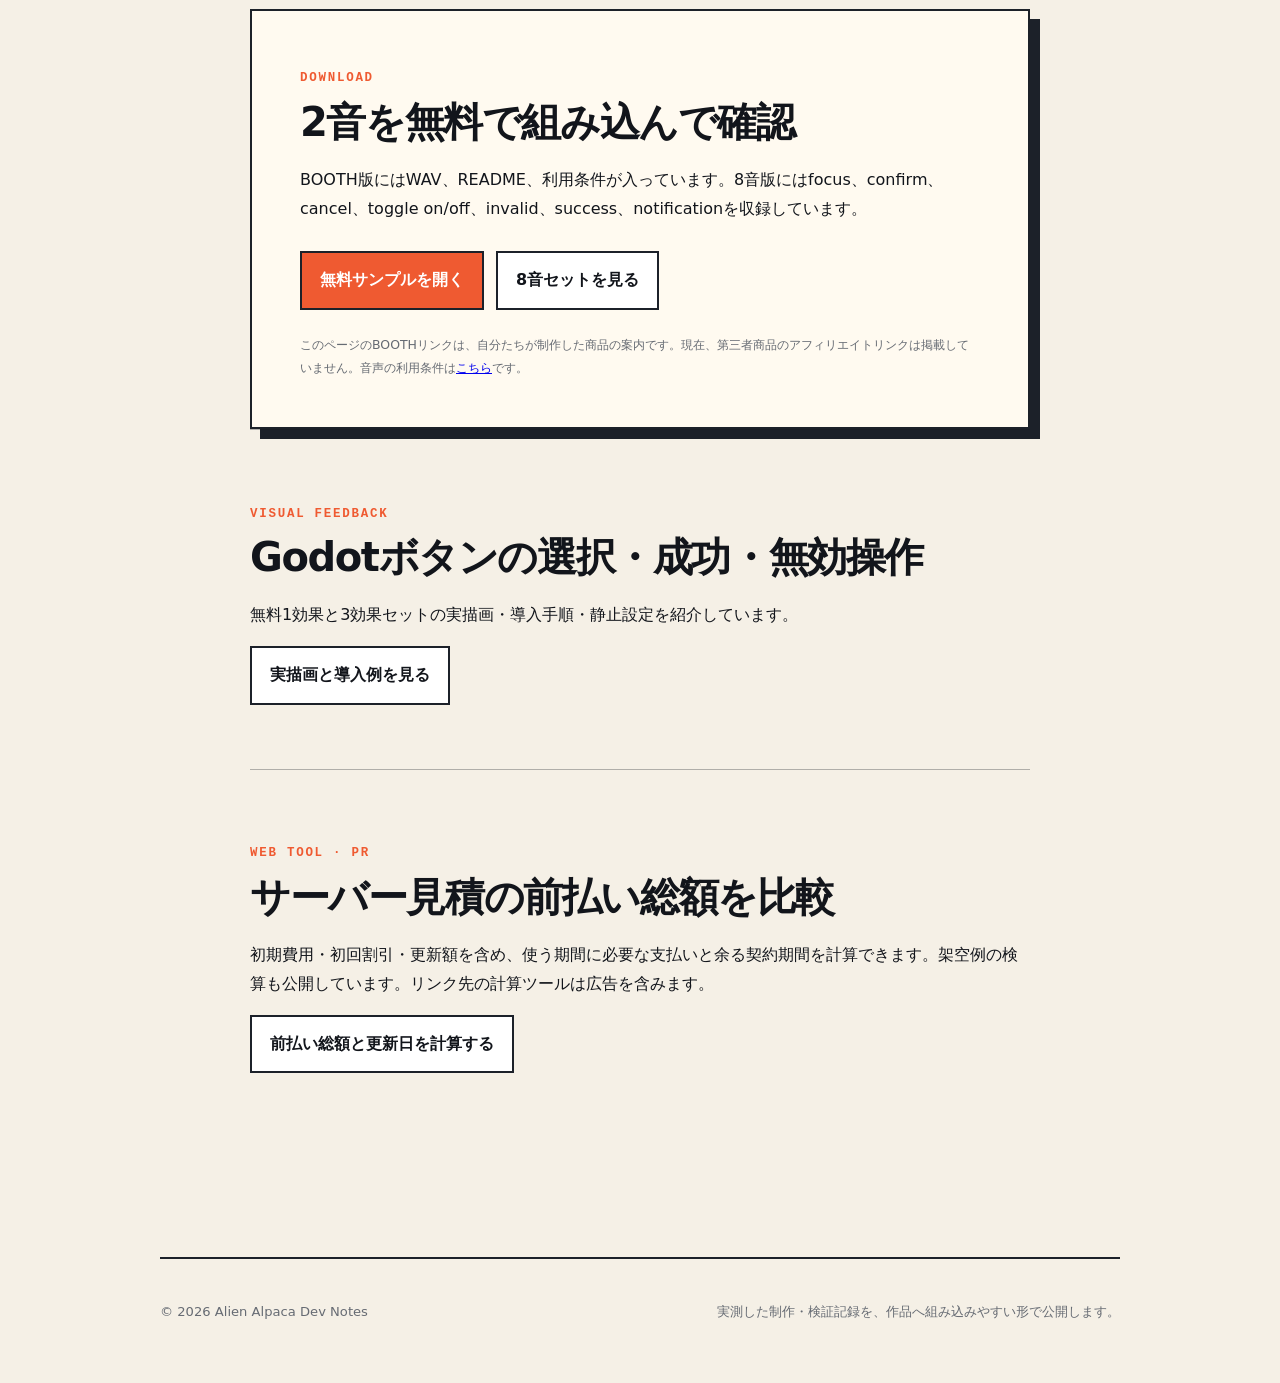
==== commit d78fd3e3: "Launch server prepaid cost calculator and checked example article" ====
--- a/index.html
+++ b/index.html
@@ -95,7 +95,7 @@
         </div>
         <p class="disclosure">このページのBOOTHリンクは、自分たちが制作した商品の案内です。現在、第三者商品のアフィリエイトリンクは掲載していません。音声の利用条件は<a href="SAMPLE-TERMS.txt">こちら</a>です。</p>
       </section>
-    <section><p class="section-number">VISUAL FEEDBACK</p><h2>Godotボタンの選択・成功・無効操作</h2><p>無料1効果と3効果セットの実描画・導入手順・静止設定を紹介しています。</p><a class="button secondary" href="godot-button-feedback.html">実描画と導入例を見る</a></section></article>
+    <section><p class="section-number">VISUAL FEEDBACK</p><h2>Godotボタンの選択・成功・無効操作</h2><p>無料1効果と3効果セットの実描画・導入手順・静止設定を紹介しています。</p><a class="button secondary" href="godot-button-feedback.html">実描画と導入例を見る</a></section><section><p class="section-number">WEB TOOL · PR</p><h2>サーバー見積の前払い総額を比較</h2><p>初期費用・初回割引・更新額を含め、使う期間に必要な支払いと余る契約期間を計算できます。架空例の検算も公開しています。リンク先の計算ツールは広告を含みます。</p><a class="button secondary" href="server-contract-cost.html">前払い総額と更新日を計算する</a></section></article>
   </main>
 
   <footer>
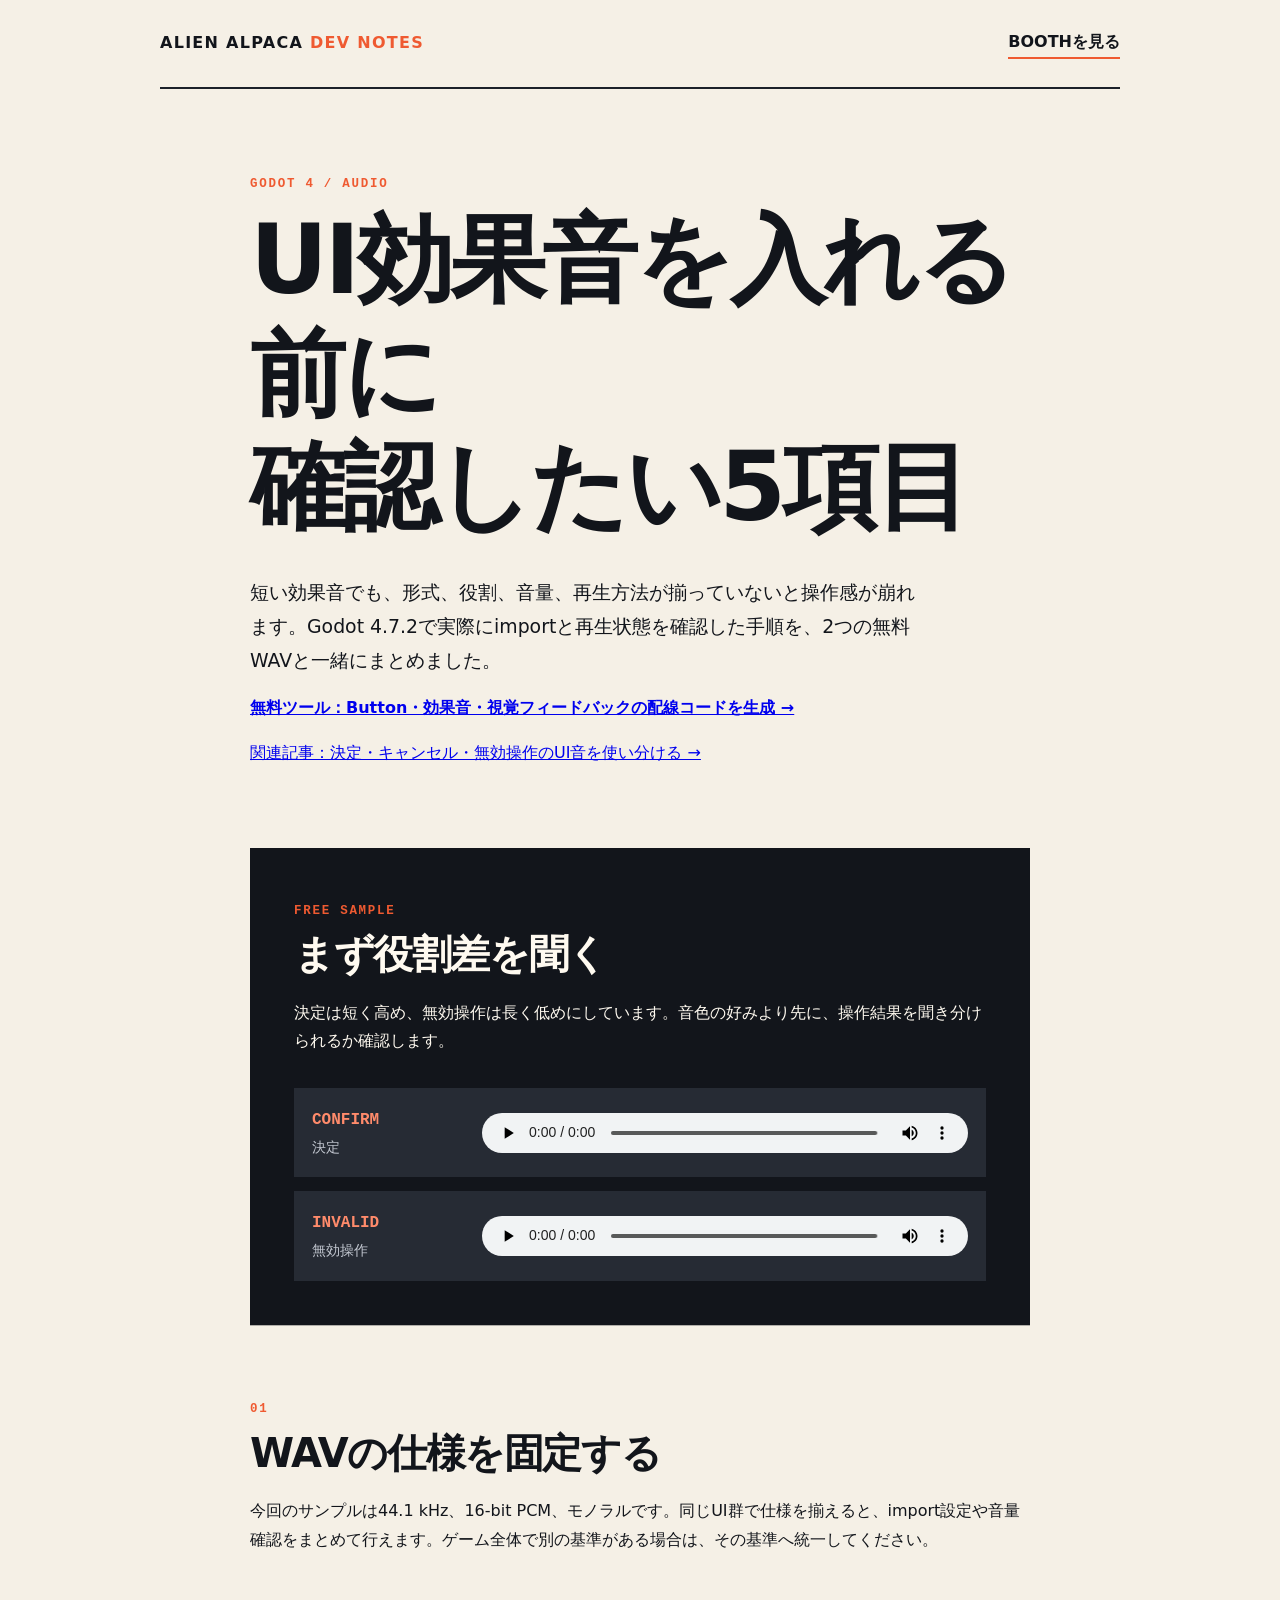
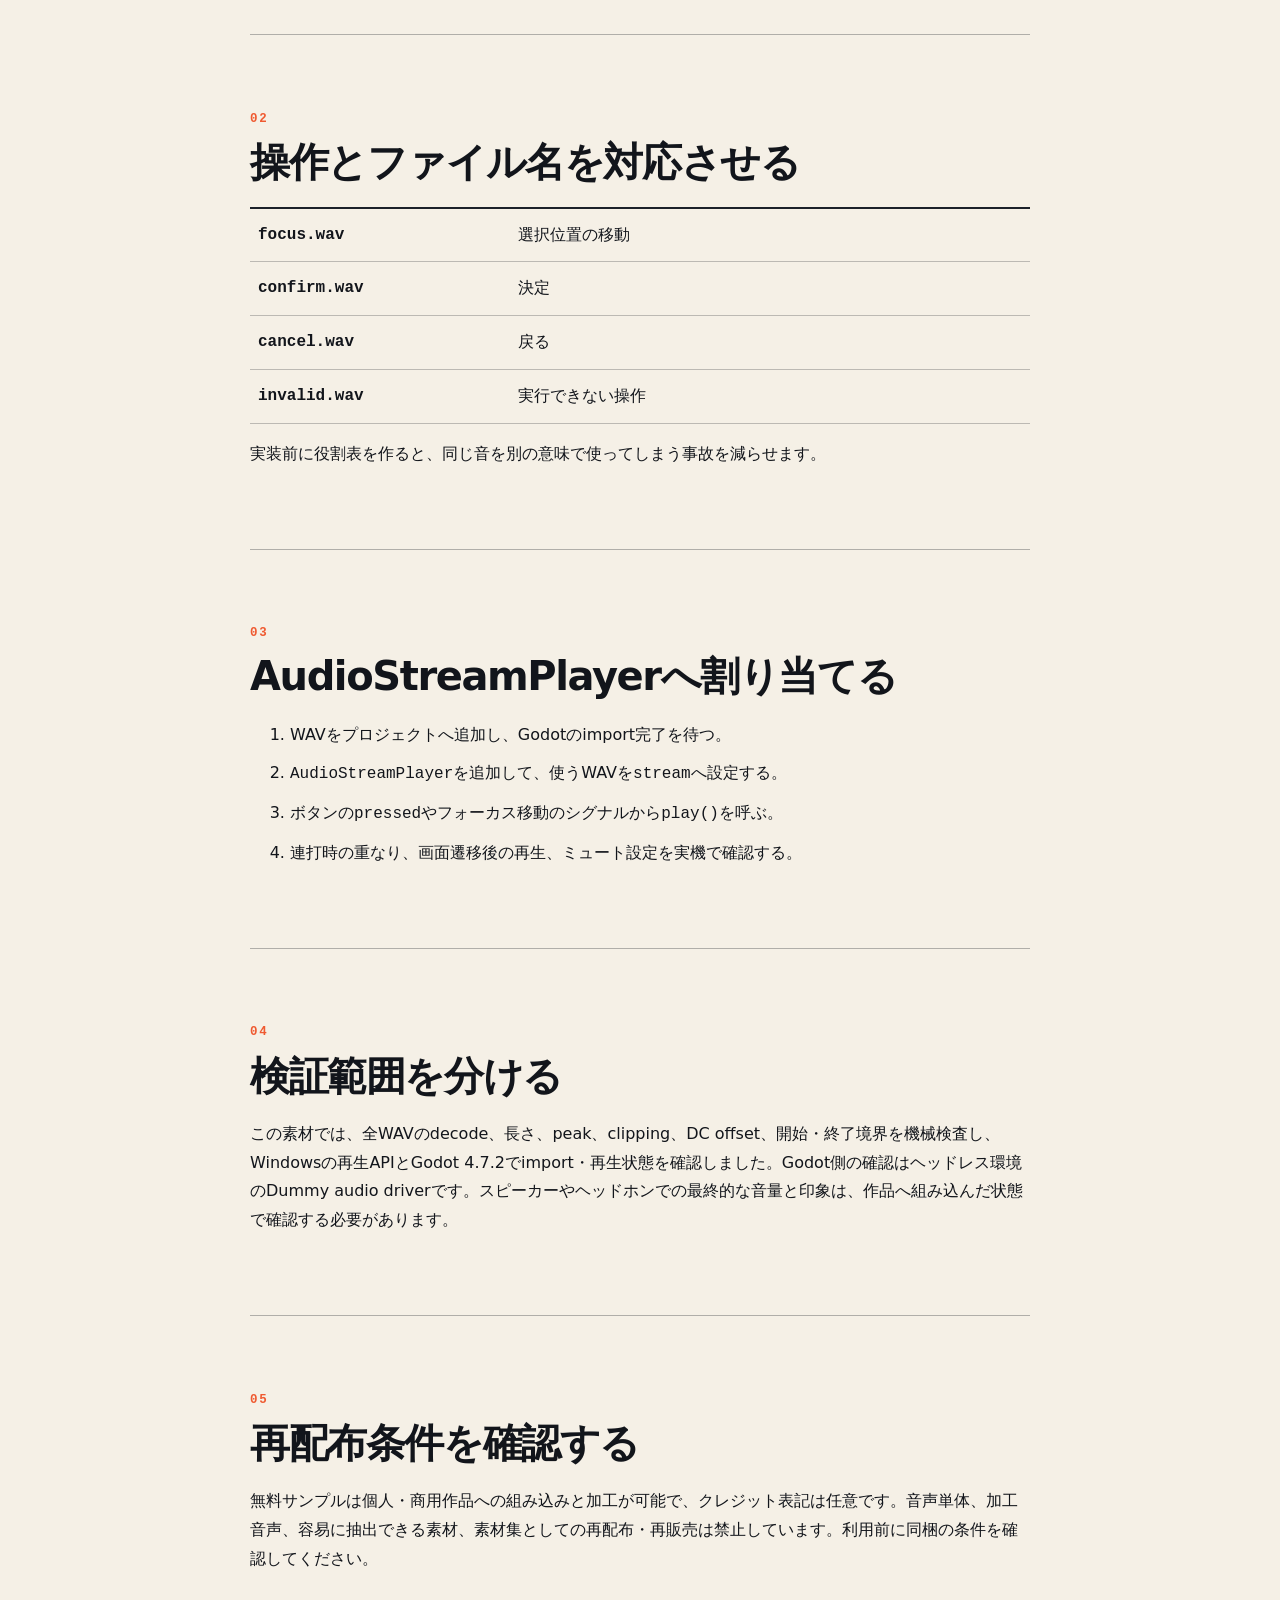
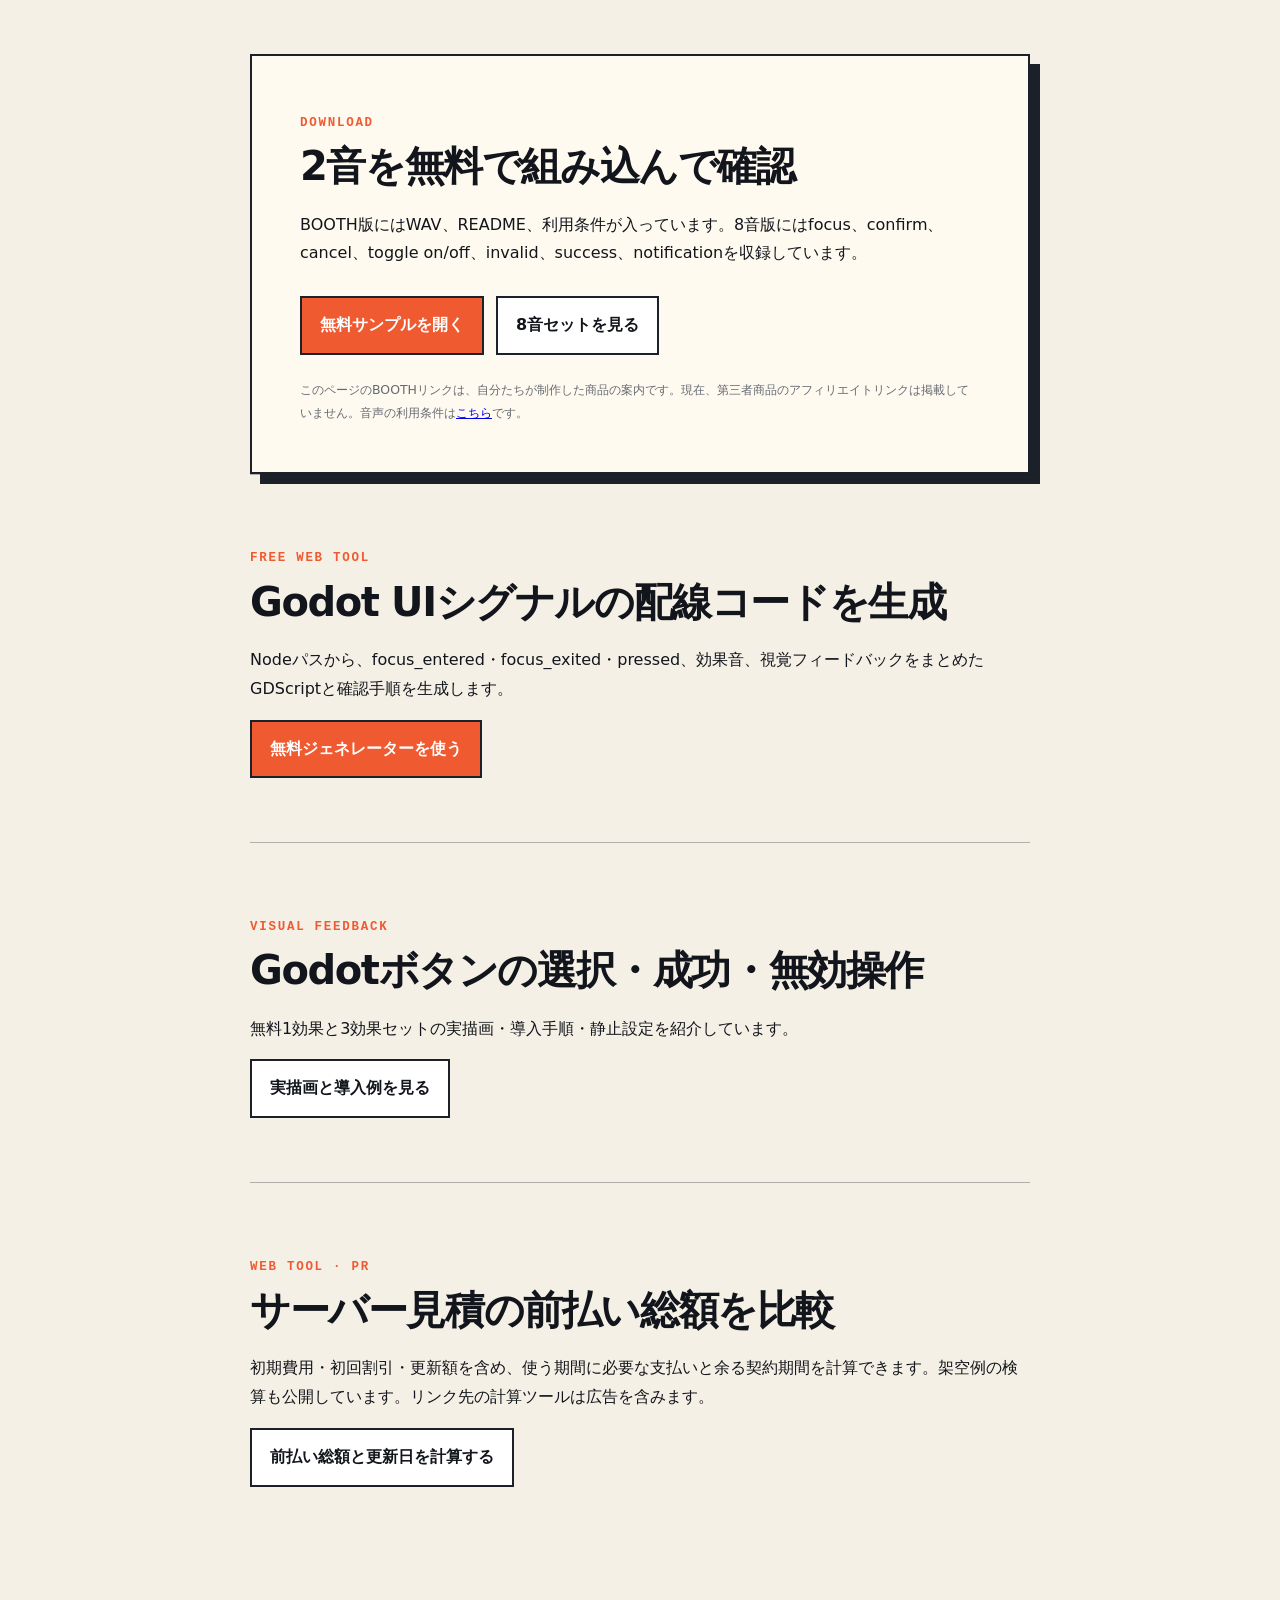
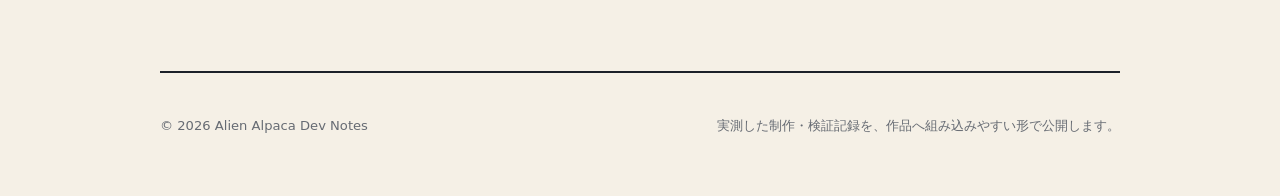
==== commit 65bdf98e: "Launch Godot UI wiring generator" ====
--- a/index.html
+++ b/index.html
@@ -6,6 +6,7 @@
   <title>Godot 4でUI効果音を組み込むチェックリスト | Alien Alpaca Dev Notes</title>
   <meta name="description" content="Godot 4へ短いUI効果音を入れるときのファイル仕様、役割分け、import・再生確認を、実際の無料WAVサンプル付きで整理します。">
   <link rel="canonical" href="https://alofpaca.github.io/alien-alpaca-dev-notes/">
+  <meta name="google-site-verification" content="2eMr4-urH3YoAZya4pIcjw6F-g_LsXcHtZbHAj4uxJs">
   <meta property="og:type" content="article">
   <meta property="og:title" content="Godot 4でUI効果音を組み込むチェックリスト">
   <meta property="og:description" content="実際の無料WAVサンプル付きで、UI音の仕様、役割分け、import・再生確認を整理します。">
@@ -25,6 +26,7 @@
       <h1>UI効果音を入れる前に<br>確認したい5項目</h1>
       <p class="lead">短い効果音でも、形式、役割、音量、再生方法が揃っていないと操作感が崩れます。Godot 4.7.2で実際にimportと再生状態を確認した手順を、2つの無料WAVと一緒にまとめました。</p>
 
+      <p><a href="godot-ui-wiring-generator.html"><strong>無料ツール：Button・効果音・視覚フィードバックの配線コードを生成 →</strong></a></p>
       <p><a href="ui-sound-roles.html">関連記事：決定・キャンセル・無効操作のUI音を使い分ける →</a></p>
       <section class="sample-panel" aria-labelledby="sample-title">
         <div>
@@ -95,7 +97,7 @@
         </div>
         <p class="disclosure">このページのBOOTHリンクは、自分たちが制作した商品の案内です。現在、第三者商品のアフィリエイトリンクは掲載していません。音声の利用条件は<a href="SAMPLE-TERMS.txt">こちら</a>です。</p>
       </section>
-    <section><p class="section-number">VISUAL FEEDBACK</p><h2>Godotボタンの選択・成功・無効操作</h2><p>無料1効果と3効果セットの実描画・導入手順・静止設定を紹介しています。</p><a class="button secondary" href="godot-button-feedback.html">実描画と導入例を見る</a></section><section><p class="section-number">WEB TOOL · PR</p><h2>サーバー見積の前払い総額を比較</h2><p>初期費用・初回割引・更新額を含め、使う期間に必要な支払いと余る契約期間を計算できます。架空例の検算も公開しています。リンク先の計算ツールは広告を含みます。</p><a class="button secondary" href="server-contract-cost.html">前払い総額と更新日を計算する</a></section></article>
+    <section><p class="section-number">FREE WEB TOOL</p><h2>Godot UIシグナルの配線コードを生成</h2><p>Nodeパスから、focus_entered・focus_exited・pressed、効果音、視覚フィードバックをまとめたGDScriptと確認手順を生成します。</p><a class="button primary" href="godot-ui-wiring-generator.html">無料ジェネレーターを使う</a></section><section><p class="section-number">VISUAL FEEDBACK</p><h2>Godotボタンの選択・成功・無効操作</h2><p>無料1効果と3効果セットの実描画・導入手順・静止設定を紹介しています。</p><a class="button secondary" href="godot-button-feedback.html">実描画と導入例を見る</a></section><section><p class="section-number">WEB TOOL · PR</p><h2>サーバー見積の前払い総額を比較</h2><p>初期費用・初回割引・更新額を含め、使う期間に必要な支払いと余る契約期間を計算できます。架空例の検算も公開しています。リンク先の計算ツールは広告を含みます。</p><a class="button secondary" href="server-contract-cost.html">前払い総額と更新日を計算する</a></section></article>
   </main>
 
   <footer>
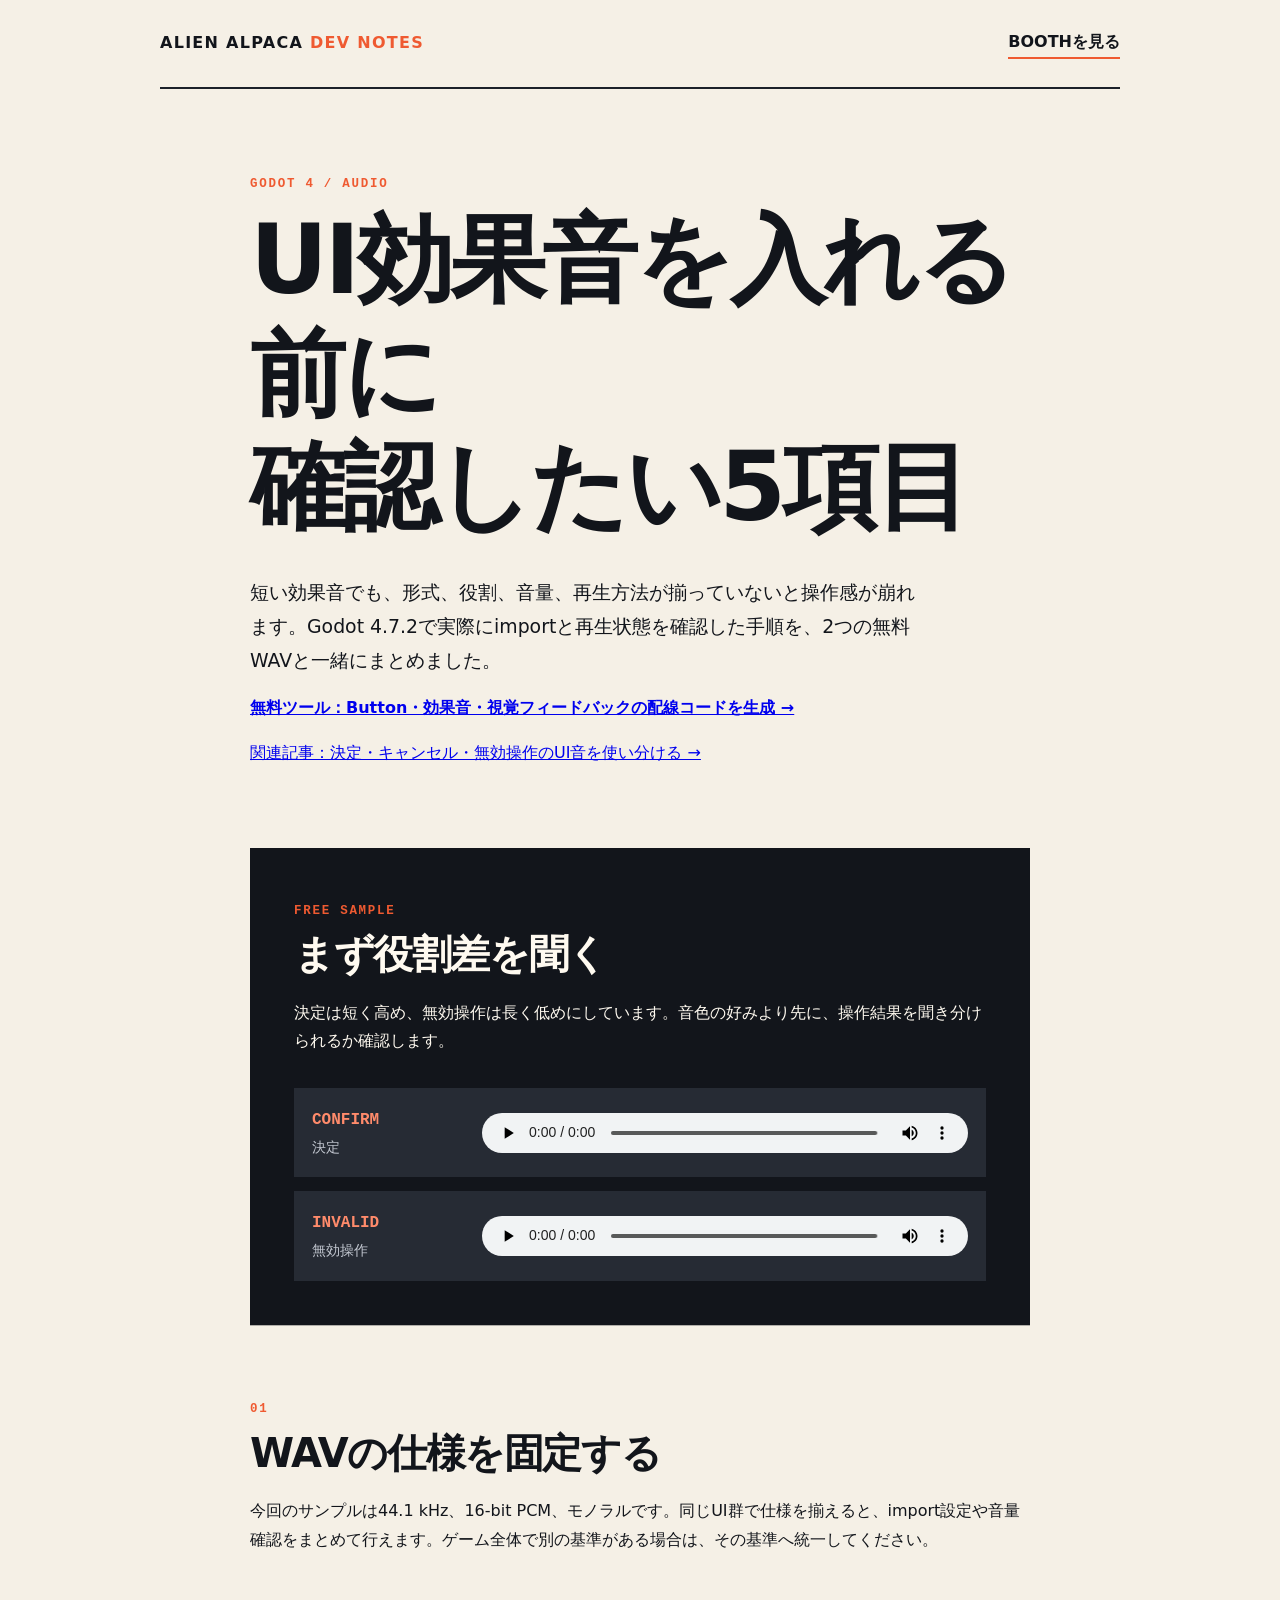
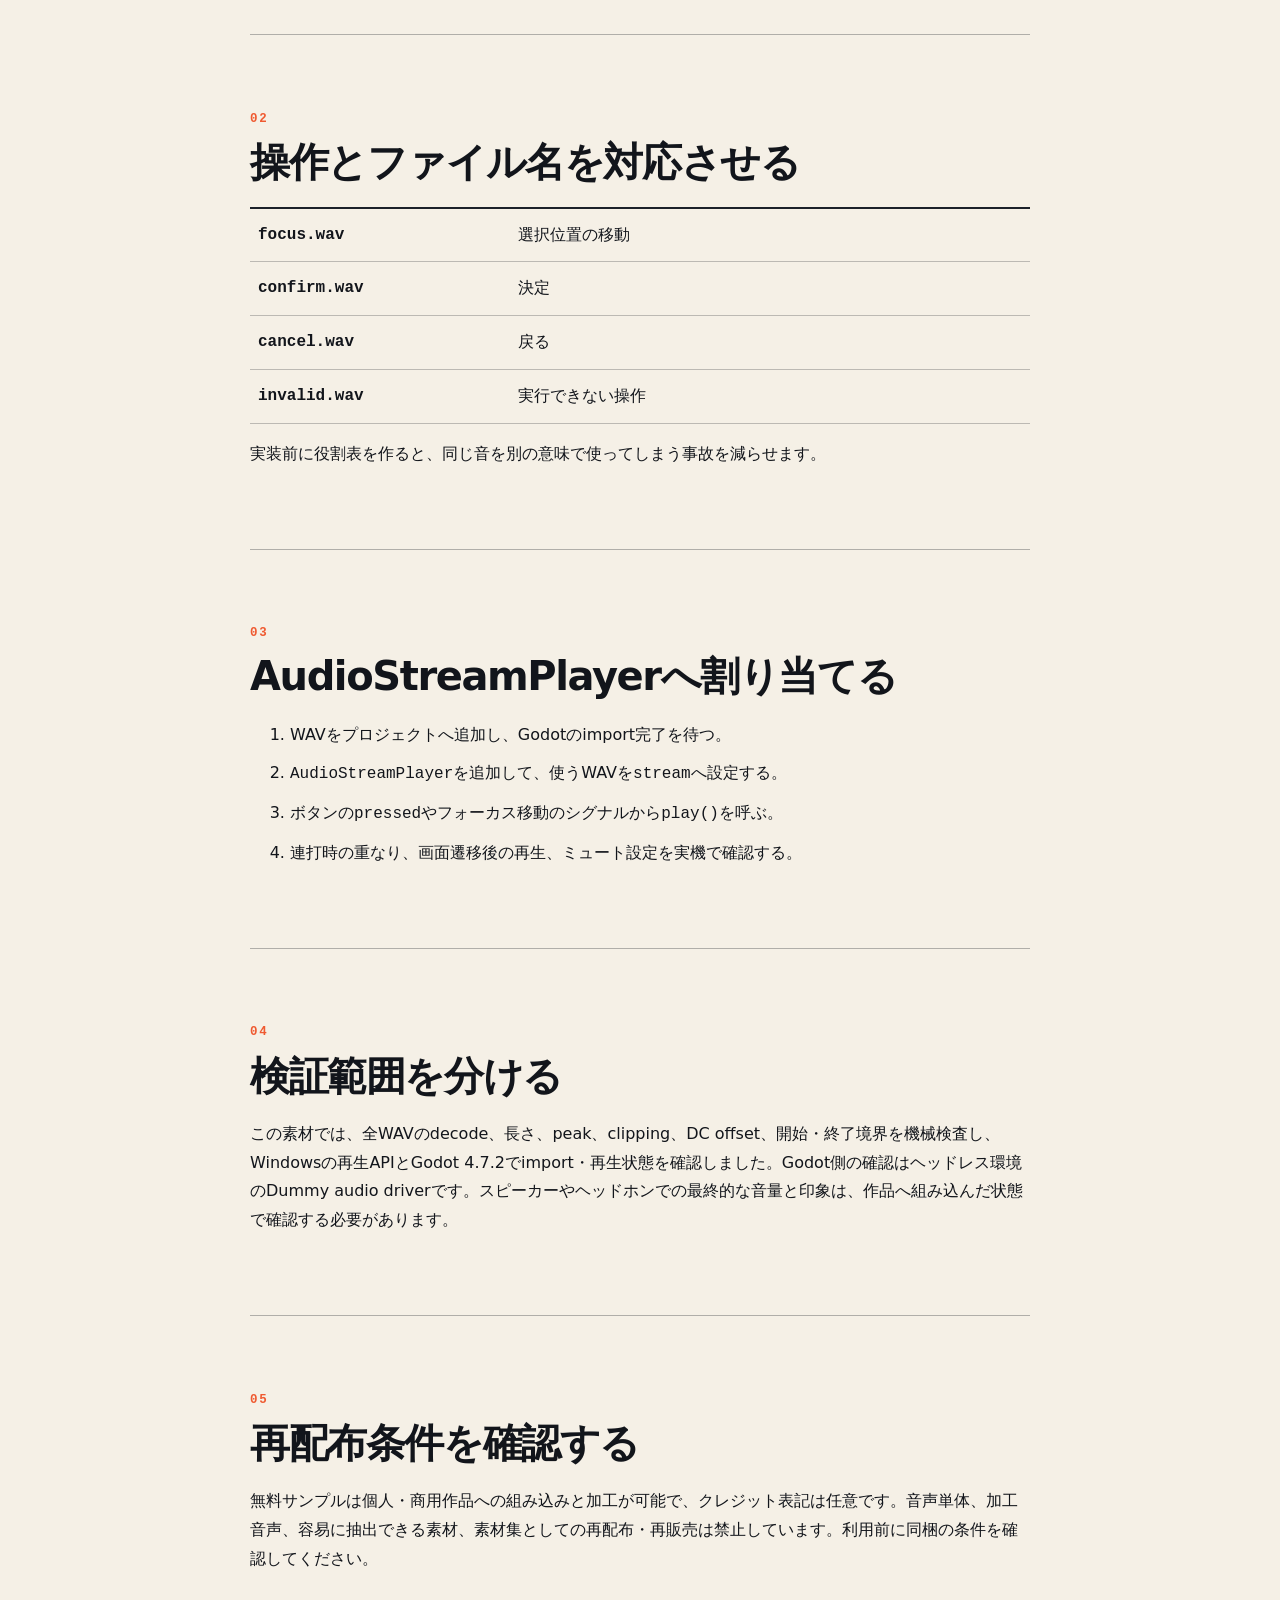
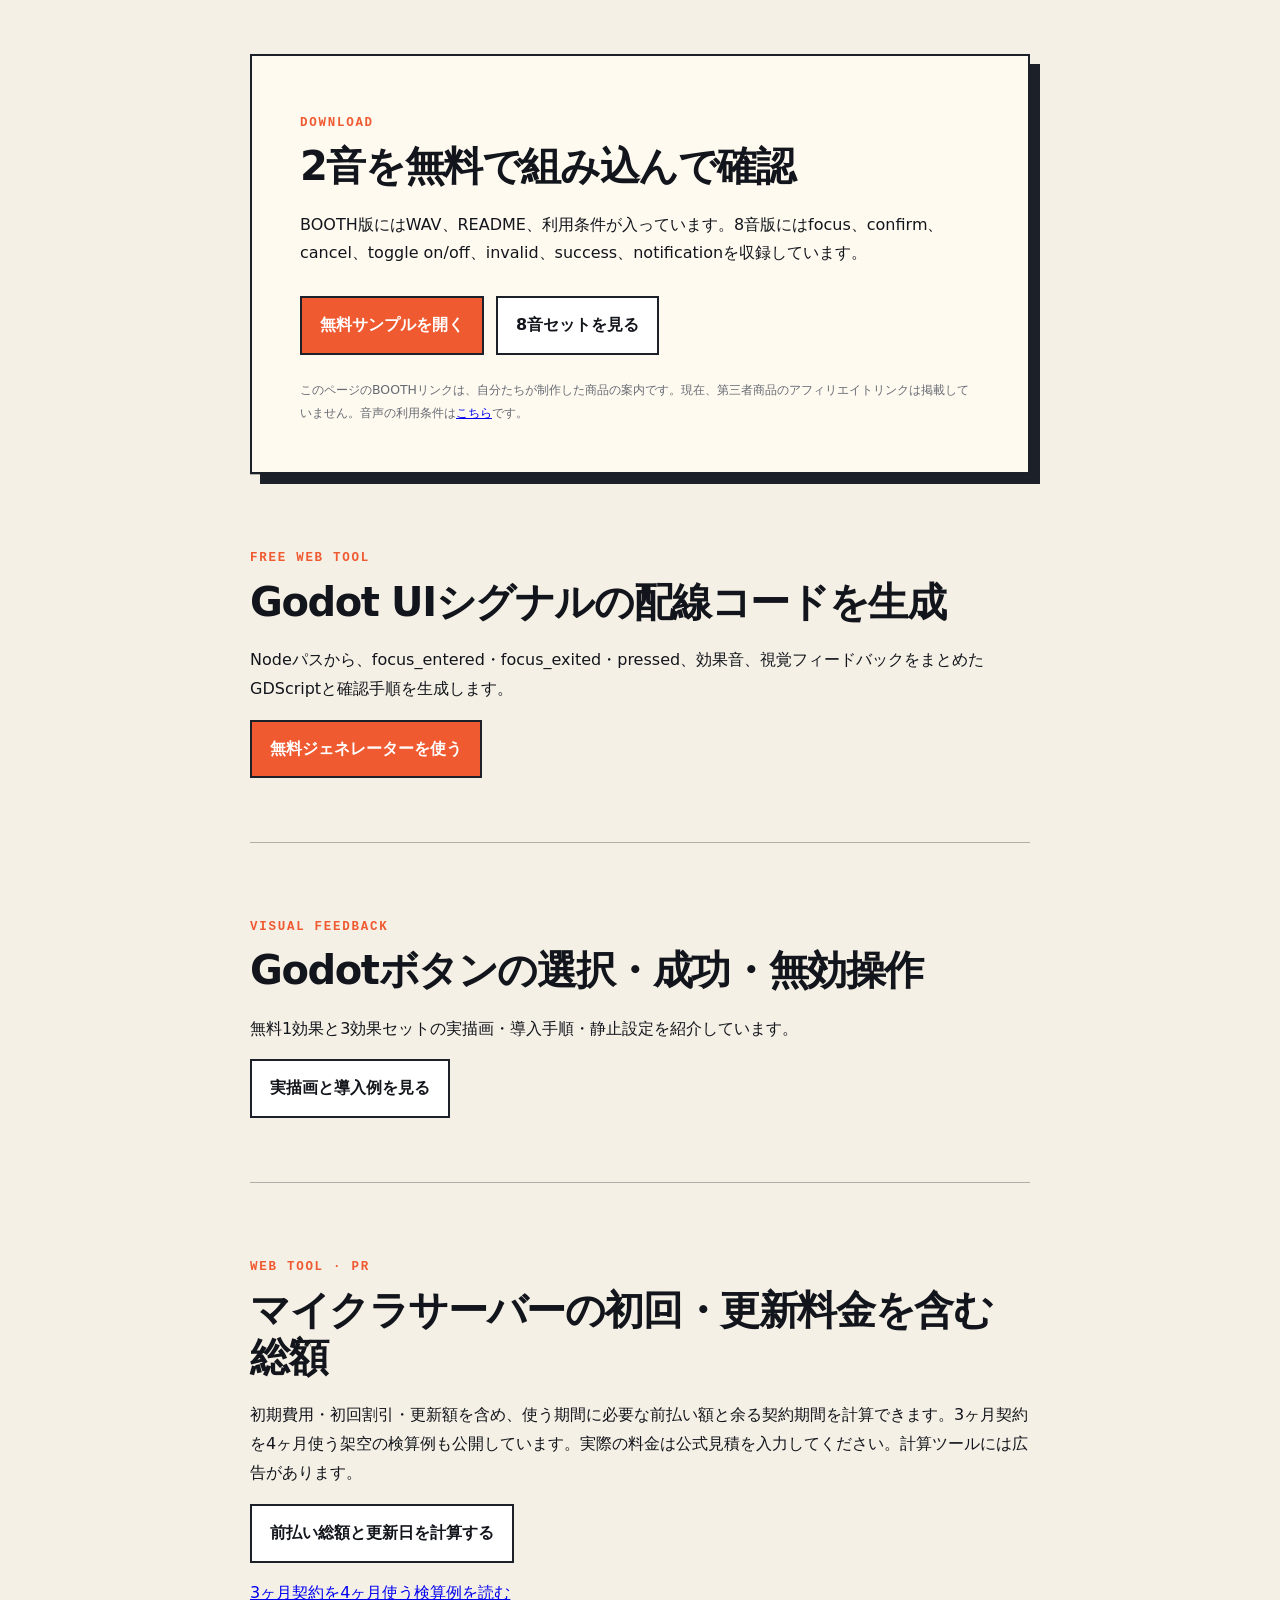
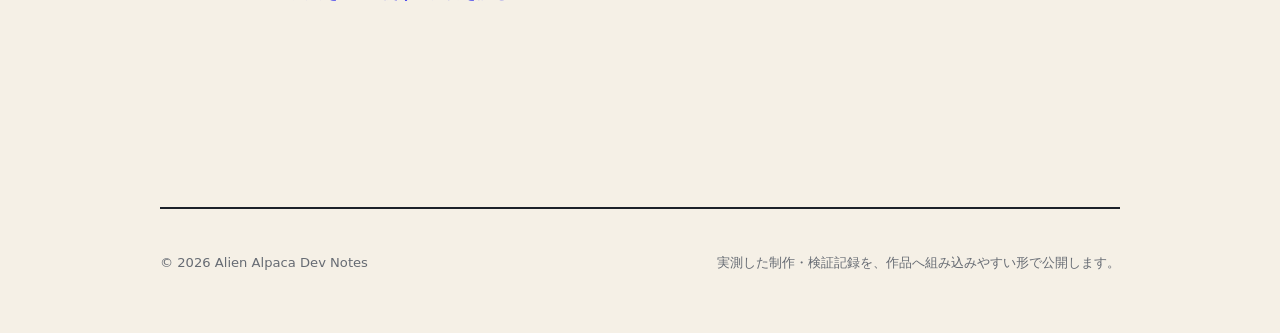
==== commit 94adaed0: "Link server cost worked example from homepage and refresh sources" ====
--- a/index.html
+++ b/index.html
@@ -97,7 +97,15 @@
         </div>
         <p class="disclosure">このページのBOOTHリンクは、自分たちが制作した商品の案内です。現在、第三者商品のアフィリエイトリンクは掲載していません。音声の利用条件は<a href="SAMPLE-TERMS.txt">こちら</a>です。</p>
       </section>
-    <section><p class="section-number">FREE WEB TOOL</p><h2>Godot UIシグナルの配線コードを生成</h2><p>Nodeパスから、focus_entered・focus_exited・pressed、効果音、視覚フィードバックをまとめたGDScriptと確認手順を生成します。</p><a class="button primary" href="godot-ui-wiring-generator.html">無料ジェネレーターを使う</a></section><section><p class="section-number">VISUAL FEEDBACK</p><h2>Godotボタンの選択・成功・無効操作</h2><p>無料1効果と3効果セットの実描画・導入手順・静止設定を紹介しています。</p><a class="button secondary" href="godot-button-feedback.html">実描画と導入例を見る</a></section><section><p class="section-number">WEB TOOL · PR</p><h2>サーバー見積の前払い総額を比較</h2><p>初期費用・初回割引・更新額を含め、使う期間に必要な支払いと余る契約期間を計算できます。架空例の検算も公開しています。リンク先の計算ツールは広告を含みます。</p><a class="button secondary" href="server-contract-cost.html">前払い総額と更新日を計算する</a></section></article>
+    <section><p class="section-number">FREE WEB TOOL</p><h2>Godot UIシグナルの配線コードを生成</h2><p>Nodeパスから、focus_entered・focus_exited・pressed、効果音、視覚フィードバックをまとめたGDScriptと確認手順を生成します。</p><a class="button primary" href="godot-ui-wiring-generator.html">無料ジェネレーターを使う</a></section>
+    <section><p class="section-number">VISUAL FEEDBACK</p><h2>Godotボタンの選択・成功・無効操作</h2><p>無料1効果と3効果セットの実描画・導入手順・静止設定を紹介しています。</p><a class="button secondary" href="godot-button-feedback.html">実描画と導入例を見る</a></section>
+    <section>
+      <p class="section-number">WEB TOOL · PR</p>
+      <h2>マイクラサーバーの初回・更新料金を含む総額</h2>
+      <p>初期費用・初回割引・更新額を含め、使う期間に必要な前払い額と余る契約期間を計算できます。3ヶ月契約を4ヶ月使う架空の検算例も公開しています。実際の料金は公式見積を入力してください。計算ツールには広告があります。</p>
+      <a class="button secondary" href="server-contract-cost.html">前払い総額と更新日を計算する</a>
+      <p><a href="server-contract-cost-notes.html">3ヶ月契約を4ヶ月使う検算例を読む</a></p>
+    </section></article>
   </main>
 
   <footer>
